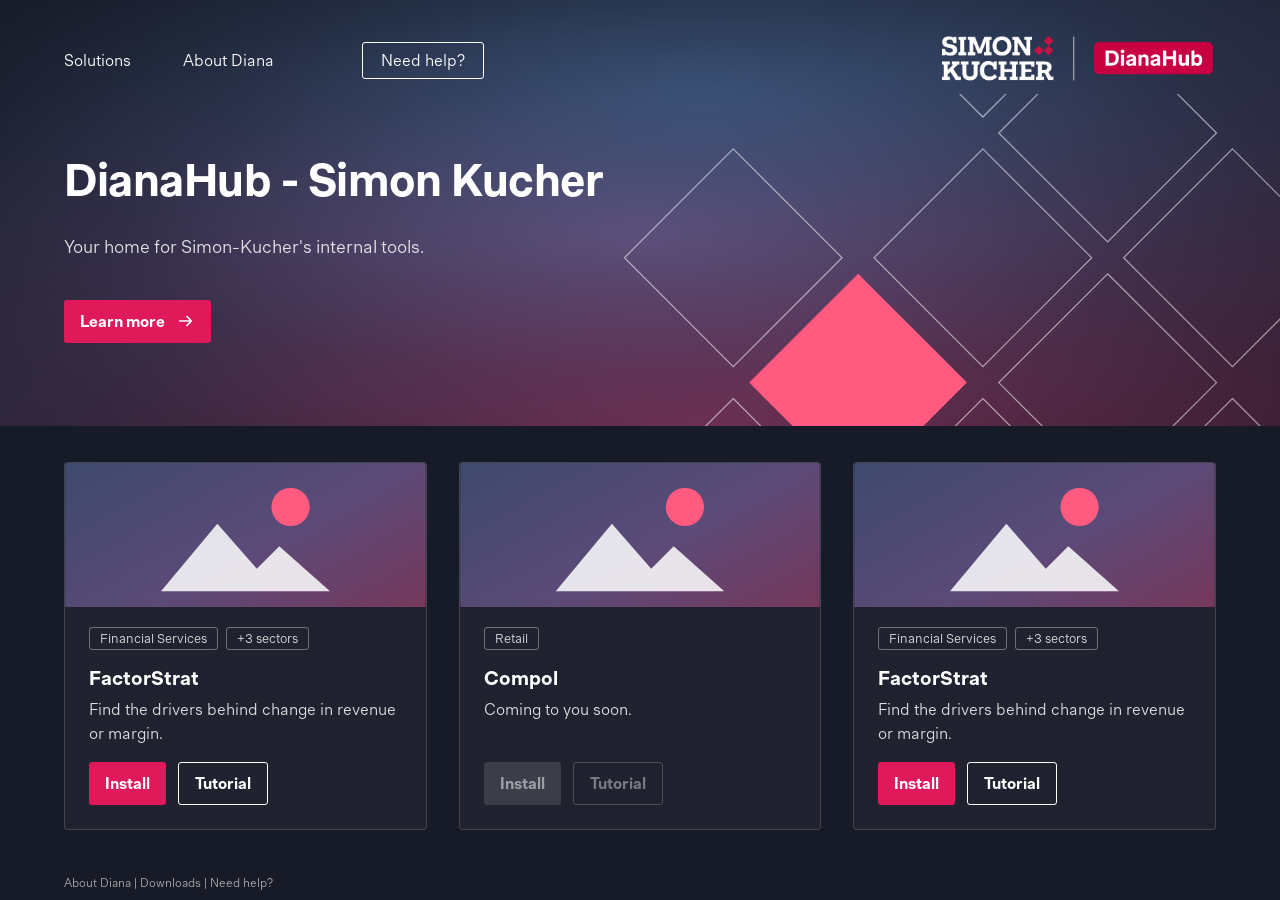
==== public/index.html @ 600dcd11 "added fonts, hotfix frontend that looks like engine, added icon and random pages" ====
<!DOCTYPE html>
<html lang="en">
  <head>
    <meta charset="utf-8">
    <meta name="viewport" content="width=device-width, initial-scale=1">
    <meta name="generator" content="GitLab Pages">
    <title>DianaHub</title>
    <link rel="icon" href="assets/www.simon-kucher.ico">
    <link rel="stylesheet" href="style.css">
  </head>
  <body>
    <div class="hero">
      <svg class="hero-diamonds" viewBox="0 0 960 780" preserveAspectRatio="xMaxYMax slice" aria-hidden="true">
        <g class="outline">
          <path d="M532 20 l157 157 -157 157 -157 -157z"/>
          <path d="M712 200 l157 157 -157 157 -157 -157z"/>
          <path d="M532 380 l157 157 -157 157 -157 -157z"/>
          <path d="M172 380 l157 157 -157 157 -157 -157z"/>
          <path d="M892 380 l157 157 -157 157 -157 -157z"/>
          <path d="M712 560 l157 157 -157 157 -157 -157z"/>
          <path d="M172 740 l157 157 -157 157 -157 -157z"/>
          <path d="M532 740 l157 157 -157 157 -157 -157z"/>
          <path d="M892 740 l157 157 -157 157 -157 -157z"/>
        </g>
        <path class="filled" d="M352 560 l157 157 -157 157 -157 -157z"/>
      </svg>

      <header class="navbar">
        <div class="container navbar-inner">
          <a class="navbar-brand" href="index.html">
            <img src="assets/dianahub_logo.png" alt="DianaHub">
          </a>

          <nav class="navbar-links">
            <a href="index.html">Solutions</a>
            <a href="about.html">About Diana</a>
            <a class="navbar-cta" href="help.html">Need help?</a>
          </nav>
        </div>
      </header>

      <main class="container hero-content">
        <h1>DianaHub - Simon Kucher</h1>

        <p class="lead">
          Your home for Simon-Kucher's internal tools.
        </p>

        <a class="btn-primary" href="about.html">
          Learn more
          <svg viewBox="0 0 20 20" aria-hidden="true"><path d="M3 10h13M11 5l5 5-5 5"/></svg>
        </a>
      </main>
    </div>

    <section class="tools">
      <div class="container tools-grid">
        <article class="tool-card">
          <img src="assets/placeholder.svg" alt="">
          <div class="tool-card-body">
            <ul class="tool-tags">
              <li>Financial Services</li>
              <li>+3 sectors</li>
            </ul>
            <h2>FactorStrat</h2>
            <p>Find the drivers behind change in revenue or margin.</p>
            <div class="tool-card-actions">
              <a class="btn-primary" href="#">Install</a>
              <a class="btn-secondary" href="#">Tutorial</a>
            </div>
          </div>
        </article>

        <article class="tool-card">
          <img src="assets/placeholder.svg" alt="">
          <div class="tool-card-body">
            <ul class="tool-tags">
              <li>Retail</li>
            </ul>
            <h2>Compol</h2>
            <p>Coming to you soon.</p>
            <div class="tool-card-actions">
              <a class="btn-primary is-disabled" aria-disabled="true">Install</a>
              <a class="btn-secondary is-disabled" aria-disabled="true">Tutorial</a>
            </div>
          </div>
        </article>

        <article class="tool-card">
          <img src="assets/placeholder.svg" alt="">
          <div class="tool-card-body">
            <ul class="tool-tags">
              <li>Financial Services</li>
              <li>+3 sectors</li>
            </ul>
            <h2>FactorStrat</h2>
            <p>Find the drivers behind change in revenue or margin.</p>
            <div class="tool-card-actions">
              <a class="btn-primary" href="#">Install</a>
              <a class="btn-secondary" href="#">Tutorial</a>
            </div>
          </div>
        </article>
      </div>
    </section>

    <footer>
      <div class="container">
        <p>
          <a href="https://gitlab.com/pages/plain-html/">About Diana</a> |
          <a href="https://gitlab.com/pages/plain-html/">Downloads</a> |
          <a href="https://gitlab.com/pages/">Need help?</a>
        </p>
      </div>
    </footer>
  </body>
</html>
---- public/style.css ----
@font-face {
  font-family: "Neue Simon Kucher";
  src: url("static/fonts/NeueSimonKucher-Regular.woff") format("woff");
  font-weight: 400;
  font-style: normal;
  font-display: swap;
}

@font-face {
  font-family: "Neue Simon Kucher";
  src: url("static/fonts/NeueSimonKucher-RegularItalic.woff") format("woff");
  font-weight: 400;
  font-style: italic;
  font-display: swap;
}

@font-face {
  font-family: "Neue Simon Kucher";
  src: url("static/fonts/NeueSimonKucher-Bold.woff") format("woff");
  font-weight: 700;
  font-style: normal;
  font-display: swap;
}

:root {
  --brand-red: #c41442;
  --brand-pink: #e0195a;
  --diamond-pink: #ff5a7f;
  --charcoal: #1b2329;
  --night: #171b27;
  --ink: #ffffff;
  --ink-muted: rgba(255, 255, 255, 0.85);
}

body {
  background-color: var(--night);
  color: var(--ink);
  font-family: "Neue Simon Kucher", system-ui, -apple-system, "Segoe UI", Roboto, Helvetica, Arial, sans-serif;
  margin: 0;
  min-height: 100vh;
  display: flex;
  flex-direction: column;
}

.container {
  box-sizing: border-box;
  margin: 0 auto;
  max-width: 1800px;
  padding: 0 64px;
  width: 100%;
}

/* Hero: full-height dark gradient with navbar laid over it */

.hero {
  background:
    radial-gradient(ellipse 75% 65% at 55% 22%, rgba(70, 115, 165, 0.5) 0%, rgba(70, 115, 165, 0.32) 25%, rgba(70, 115, 165, 0.14) 50%, rgba(70, 115, 165, 0.04) 75%, rgba(70, 115, 165, 0) 100%),
    radial-gradient(ellipse 80% 70% at 50% 55%, rgba(135, 105, 165, 0.55) 0%, rgba(135, 105, 165, 0.35) 25%, rgba(135, 105, 165, 0.15) 50%, rgba(135, 105, 165, 0.04) 75%, rgba(135, 105, 165, 0) 100%),
    radial-gradient(ellipse 95% 80% at 55% 100%, rgba(150, 50, 95, 0.6) 0%, rgba(150, 50, 95, 0.38) 25%, rgba(150, 50, 95, 0.16) 50%, rgba(150, 50, 95, 0.05) 75%, rgba(150, 50, 95, 0) 100%),
    linear-gradient(160deg, #151925 0%, #1e2335 45%, #2a1a2a 100%);
  display: flex;
  flex: 1 0 auto;
  flex-direction: column;
  overflow: hidden;
  position: relative;
}

.hero-diamonds {
  bottom: 0;
  height: 78%;
  pointer-events: none;
  position: absolute;
  right: 0;
  width: 52%;
}

.hero-diamonds .outline path {
  fill: none;
  stroke: rgba(255, 255, 255, 0.55);
  stroke-width: 1.2;
  vector-effect: non-scaling-stroke;
}

.hero-diamonds .filled {
  fill: var(--diamond-pink);
}

/* Navbar */

.navbar {
  position: relative;
  z-index: 1;
}

.navbar-inner {
  align-items: center;
  display: flex;
  flex-wrap: wrap;
  gap: 16px 40px;
  padding-top: clamp(16px, 4vh, 40px);
  padding-bottom: 16px;
}

.navbar-brand {
  margin-left: auto;
  order: 2;
}

.navbar-brand img {
  display: block;
  height: 48px;
  width: auto;
}

.navbar-links {
  align-items: center;
  display: flex;
  flex-wrap: wrap;
  gap: 8px 52px;
  order: 1;
}

.navbar-links a {
  color: #ffffff;
  font-size: 16px;
  font-weight: 400;
  padding: 4px 0;
  text-decoration: none;
}

.navbar-links a:hover {
  color: var(--diamond-pink);
}

.navbar-links .navbar-cta {
  border: 1px solid #ffffff;
  border-radius: 3px;
  margin-left: 36px;
  padding: 8px 18px;
}

.navbar-links .navbar-cta:hover {
  background-color: #ffffff;
  color: var(--night);
}

/* Hero content */

.hero-content {
  flex: 1;
  padding-top: clamp(24px, 6vh, 120px);
  padding-bottom: clamp(32px, 7vh, 140px);
  position: relative;
  z-index: 1;
}

.hero-content h1 {
  font-size: clamp(30px, min(3.6vw, 6vh), 56px);
  font-weight: 700;
  letter-spacing: -0.01em;
  line-height: 1.15;
  margin: 0 0 clamp(16px, 3vh, 56px);
  max-width: 1150px;
}

.hero-content .lead {
  color: var(--ink-muted);
  font-size: clamp(16px, min(1.4vw, 2.4vh), 24px);
  line-height: 1.4;
  margin: 0 0 clamp(24px, 4.5vh, 72px);
  max-width: 1240px;
}

.btn-primary {
  align-items: center;
  background-color: var(--brand-pink);
  border-radius: 3px;
  color: #ffffff;
  display: inline-flex;
  font-size: 16px;
  font-weight: 700;
  gap: 12px;
  padding: 12px 16px;
  text-decoration: none;
  transition: background-color 0.15s ease;
}

.btn-primary:hover {
  background-color: var(--brand-red);
}

.btn-primary svg {
  fill: none;
  height: 18px;
  stroke: currentColor;
  stroke-linecap: round;
  stroke-linejoin: round;
  stroke-width: 1.8;
  width: 18px;
}

/* Tool cards */

.tools {
  padding: clamp(24px, 4vh, 96px) 0;
}

.tools-grid {
  display: grid;
  gap: 32px;
  grid-template-columns: repeat(auto-fit, minmax(280px, 1fr));
}

.tool-card {
  background-color: rgba(255, 255, 255, 0.04);
  border: 1px solid rgba(255, 255, 255, 0.15);
  border-radius: 4px;
  display: flex;
  flex-direction: column;
  overflow: hidden;
  transition: border-color 0.15s ease;
}

.tool-card:hover {
  border-color: rgba(255, 255, 255, 0.4);
}

.tool-card img {
  display: block;
  height: clamp(88px, 16vh, 260px);
  object-fit: cover;
  width: 100%;
}

.tool-card-body {
  align-items: flex-start;
  display: flex;
  flex: 1;
  flex-direction: column;
  gap: 16px;
  padding: 20px 24px 24px;
}

.tool-card h2 {
  font-size: 20px;
  font-weight: 700;
  margin: 0;
}

.tool-card p {
  color: var(--ink-muted);
  font-size: 16px;
  line-height: 1.5;
  margin: -8px 0 0;
}

.tool-tags {
  display: flex;
  flex-wrap: wrap;
  gap: 8px;
  list-style: none;
  margin: 0;
  padding: 0;
}

.tool-tags li {
  border: 1px solid rgba(255, 255, 255, 0.35);
  border-radius: 3px;
  color: var(--ink-muted);
  font-size: 13px;
  padding: 3px 10px;
}

.tool-card-actions {
  display: flex;
  flex-wrap: wrap;
  gap: 12px;
  margin-top: auto;
}

.btn-secondary {
  align-items: center;
  border: 1px solid #ffffff;
  border-radius: 3px;
  box-sizing: border-box;
  color: #ffffff;
  display: inline-flex;
  font-size: 16px;
  font-weight: 700;
  padding: 11px 16px;
  text-decoration: none;
  transition: background-color 0.15s ease, color 0.15s ease;
}

.btn-secondary:hover {
  background-color: #ffffff;
  color: var(--night);
}

.btn-primary.is-disabled {
  background-color: rgba(255, 255, 255, 0.12);
  color: rgba(255, 255, 255, 0.5);
  cursor: not-allowed;
}

.btn-secondary.is-disabled {
  border-color: rgba(255, 255, 255, 0.2);
  color: rgba(255, 255, 255, 0.4);
  cursor: not-allowed;
}

.btn-secondary.is-disabled:hover {
  background-color: transparent;
}

/* Footer */

footer {
  background-color: var(--night);
  color: #aaa;
  font-size: 12px;
  margin-top: auto;
  padding: 10px 0;
}

footer p {
  margin: 0;
}

footer a {
  color: #aaa;
  text-decoration: none;
}

footer a:hover {
  color: #ffffff;
}

/* Short screens (e.g. 1366x768 laptops): tighten so the cards stay above the fold */
@media (max-height: 720px) and (min-width: 901px) {
  .hero-content {
    padding-top: 20px;
    padding-bottom: 28px;
  }

  .tools {
    padding: 20px 0;
  }

  .tool-card img {
    height: 72px;
  }

  .tool-card-body {
    gap: 12px;
    padding: 16px 20px 20px;
  }
}

@media (max-width: 900px) {
  .container {
    padding: 0 32px;
  }

  .hero-diamonds {
    opacity: 0.35;
    width: 90%;
  }

  .navbar-links .navbar-cta {
    margin-left: 0;
  }
}

@media (max-width: 600px) {
  .container {
    padding: 0 16px;
  }

  .navbar-inner {
    padding-top: 20px;
  }

  .navbar-brand {
    margin-left: 0;
    order: 0;
  }

  .navbar-brand img {
    height: 28px;
  }

  .navbar-links {
    gap: 8px 20px;
  }

  .navbar-links a {
    font-size: 14px;
  }

  .navbar-links .navbar-cta {
    padding: 6px 14px;
  }

  .hero-content {
    padding-top: 40px;
    padding-bottom: 56px;
  }

  .hero-content h1 {
    margin-bottom: 28px;
  }

  .hero-content .lead {
    margin-bottom: 40px;
  }

  .btn-primary {
    font-size: 15px;
    padding: 12px 14px;
  }
}
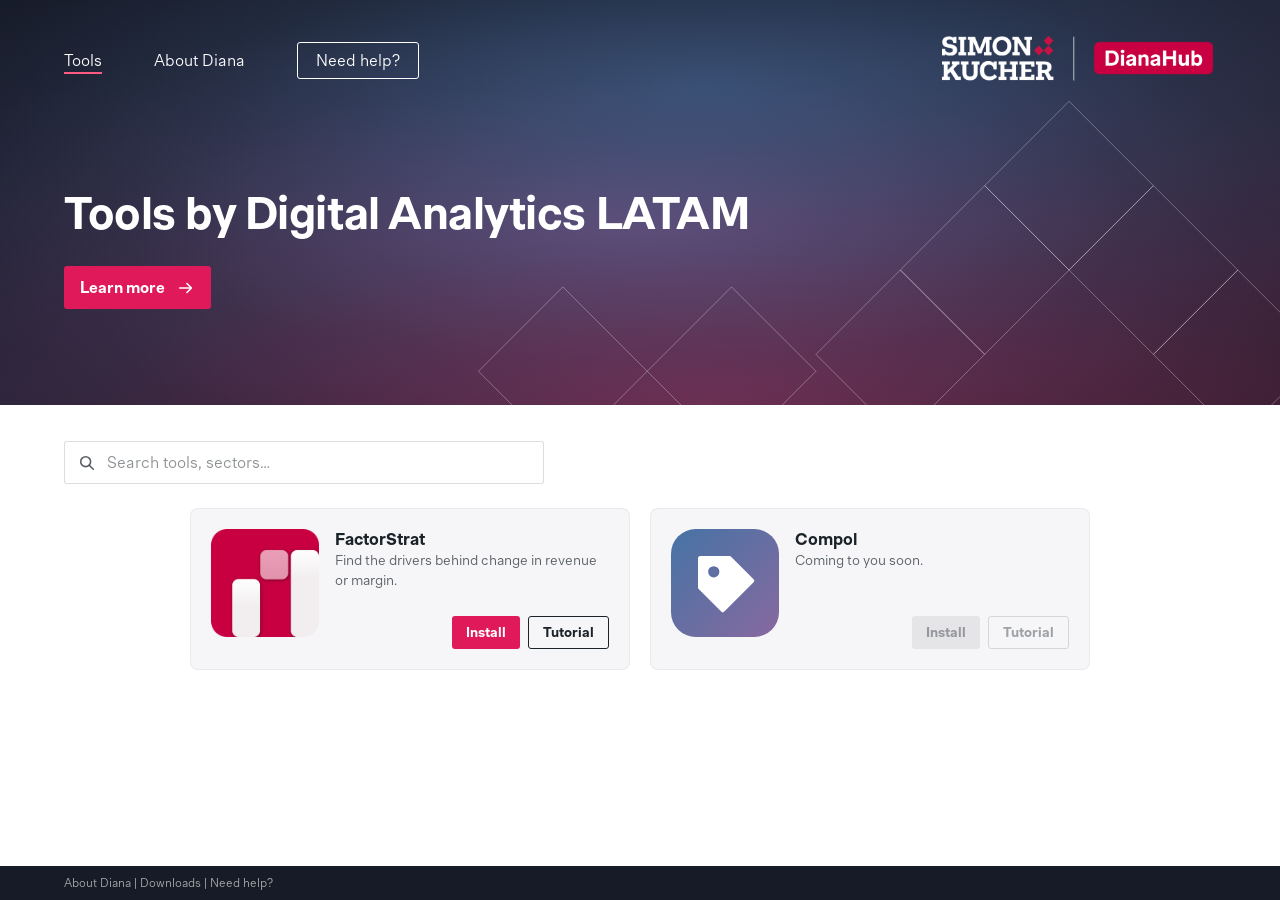
==== commit b0eb71d7: "Ui overhaul" ====
--- a/public/index.html
+++ b/public/index.html
@@ -1,117 +1,115 @@
 <!DOCTYPE html>
 <html lang="en">
-  <head>
-    <meta charset="utf-8">
-    <meta name="viewport" content="width=device-width, initial-scale=1">
-    <meta name="generator" content="GitLab Pages">
-    <title>DianaHub</title>
-    <link rel="icon" href="assets/www.simon-kucher.ico">
-    <link rel="stylesheet" href="style.css">
-  </head>
-  <body>
-    <div class="hero">
-      <svg class="hero-diamonds" viewBox="0 0 960 780" preserveAspectRatio="xMaxYMax slice" aria-hidden="true">
-        <g class="outline">
-          <path d="M532 20 l157 157 -157 157 -157 -157z"/>
-          <path d="M712 200 l157 157 -157 157 -157 -157z"/>
-          <path d="M532 380 l157 157 -157 157 -157 -157z"/>
-          <path d="M172 380 l157 157 -157 157 -157 -157z"/>
-          <path d="M892 380 l157 157 -157 157 -157 -157z"/>
-          <path d="M712 560 l157 157 -157 157 -157 -157z"/>
-          <path d="M172 740 l157 157 -157 157 -157 -157z"/>
-          <path d="M532 740 l157 157 -157 157 -157 -157z"/>
-          <path d="M892 740 l157 157 -157 157 -157 -157z"/>
-        </g>
-        <path class="filled" d="M352 560 l157 157 -157 157 -157 -157z"/>
-      </svg>
 
-      <header class="navbar">
-        <div class="container navbar-inner">
-          <a class="navbar-brand" href="index.html">
-            <img src="assets/dianahub_logo.png" alt="DianaHub">
-          </a>
+<head>
+  <meta charset="utf-8">
+  <meta name="viewport" content="width=device-width, initial-scale=1">
+  <meta name="generator" content="GitLab Pages">
+  <title>Dianahub</title>
+  <link rel="icon" href="assets/www.simon-kucher.ico">
+  <link rel="stylesheet" href="style.css">
+</head>
 
-          <nav class="navbar-links">
-            <a href="index.html">Solutions</a>
-            <a href="about.html">About Diana</a>
-            <a class="navbar-cta" href="help.html">Need help?</a>
-          </nav>
-        </div>
-      </header>
+<body>
+  <div class="hero">
+    <svg class="hero-diamonds" viewBox="0 0 1300 600" preserveAspectRatio="xMaxYMax meet" aria-hidden="true">
+      <path
+        d="M237.5 425L362.5 550L237.5 675L112.5 550Z M487.5 425L612.5 550L487.5 675L362.5 550Z M737.5 400L862.5 525L737.5 650L612.5 525Z M862.5 275L987.5 400L862.5 525L737.5 400Z M1112.5 275L1237.5 400L1112.5 525L987.5 400Z M987.5 150L1112.5 275L987.5 400L862.5 275Z M1237.5 400L1362.5 525L1237.5 650L1112.5 525Z" />
+    </svg>
 
-      <main class="container hero-content">
-        <h1>DianaHub - Simon Kucher</h1>
+    <header class="navbar">
+      <div class="container navbar-inner">
+        <a class="navbar-brand" href="index.html">
+          <img src="assets/dianahub_logo.png" alt="DianaHub">
+        </a>
 
-        <p class="lead">
-          Your home for Simon-Kucher's internal tools.
-        </p>
+        <nav class="navbar-links">
+          <a href="index.html" aria-current="page">Tools</a>
+          <a href="about.html">About Diana</a>
+          <a class="navbar-cta" href="help.html">Need help?</a>
+        </nav>
+      </div>
+    </header>
 
-        <a class="btn-primary" href="about.html">
-          Learn more
-          <svg viewBox="0 0 20 20" aria-hidden="true"><path d="M3 10h13M11 5l5 5-5 5"/></svg>
-        </a>
-      </main>
+    <main class="container hero-content">
+      <h1>Tools by Digital Analytics LATAM</h1>
+
+      <a class="btn-primary" href="about.html">
+        Learn more
+        <svg viewBox="0 0 20 20" aria-hidden="true">
+          <path d="M3 10h13M11 5l5 5-5 5" />
+        </svg>
+      </a>
+    </main>
+  </div>
+
+  <section class="tools">
+    <div class="container tools-search">
+      <label class="visually-hidden" for="tool-search">Search tools</label>
+      <div class="tools-search-field">
+        <svg viewBox="0 0 20 20" aria-hidden="true">
+          <circle cx="8.5" cy="8.5" r="5.5" />
+          <path d="M13 13l4 4" />
+        </svg>
+        <input id="tool-search" type="search" placeholder="Search tools, sectors…" autocomplete="off">
+      </div>
     </div>
 
-    <section class="tools">
-      <div class="container tools-grid">
-        <article class="tool-card">
-          <img src="assets/placeholder.svg" alt="">
-          <div class="tool-card-body">
-            <ul class="tool-tags">
-              <li>Financial Services</li>
-              <li>+3 sectors</li>
-            </ul>
-            <h2>FactorStrat</h2>
-            <p>Find the drivers behind change in revenue or margin.</p>
-            <div class="tool-card-actions">
-              <a class="btn-primary" href="#">Install</a>
-              <a class="btn-secondary" href="#">Tutorial</a>
-            </div>
-          </div>
-        </article>
+    <div class="container tools-grid">
+      <article class="tool-card">
+        <img class="tool-icon" src="assets/icons/factorstrat.png" alt="">
+        <h2>FactorStrat</h2>
+        <p class="tool-desc">Find the drivers behind change in revenue or margin.</p>
+        <div class="tool-card-actions">
+          <a class="btn-primary" href="#">Install</a>
+          <a class="btn-secondary" href="#">Tutorial</a>
+        </div>
+      </article>
 
-        <article class="tool-card">
-          <img src="assets/placeholder.svg" alt="">
-          <div class="tool-card-body">
-            <ul class="tool-tags">
-              <li>Retail</li>
-            </ul>
-            <h2>Compol</h2>
-            <p>Coming to you soon.</p>
-            <div class="tool-card-actions">
-              <a class="btn-primary is-disabled" aria-disabled="true">Install</a>
-              <a class="btn-secondary is-disabled" aria-disabled="true">Tutorial</a>
-            </div>
-          </div>
-        </article>
+      <article class="tool-card">
+        <img class="tool-icon" src="assets/icons/compol.svg" alt="">
+        <h2>Compol</h2>
+        <p class="tool-desc">Coming to you soon.</p>
+        <div class="tool-card-actions">
+          <a class="btn-primary is-disabled" aria-disabled="true">Install</a>
+          <a class="btn-secondary is-disabled" aria-disabled="true">Tutorial</a>
+        </div>
+      </article>
+    </div>
 
-        <article class="tool-card">
-          <img src="assets/placeholder.svg" alt="">
-          <div class="tool-card-body">
-            <ul class="tool-tags">
-              <li>Financial Services</li>
-              <li>+3 sectors</li>
-            </ul>
-            <h2>FactorStrat</h2>
-            <p>Find the drivers behind change in revenue or margin.</p>
-            <div class="tool-card-actions">
-              <a class="btn-primary" href="#">Install</a>
-              <a class="btn-secondary" href="#">Tutorial</a>
-            </div>
-          </div>
-        </article>
-      </div>
-    </section>
+    <p class="container tools-empty" hidden>No tools match your search.</p>
+  </section>
 
-    <footer>
-      <div class="container">
-        <p>
-          <a href="https://gitlab.com/pages/plain-html/">About Diana</a> |
-          <a href="https://gitlab.com/pages/plain-html/">Downloads</a> |
-          <a href="https://gitlab.com/pages/">Need help?</a>
-        </p>
-      </div>
-    </footer>
-  </body>
-</html>
+  <footer>
+    <div class="container">
+      <p>
+        <a href="about.html">About Diana</a> |
+        <a href="https://gitlab.com/pages/plain-html/">Downloads</a> |
+        <a href="help.html">Need help?</a>
+      </p>
+    </div>
+  </footer>
+
+  <script>
+    (function () {
+      var input = document.getElementById("tool-search");
+      var cards = document.querySelectorAll(".tool-card");
+      var empty = document.querySelector(".tools-empty");
+
+      input.addEventListener("input", function () {
+        var query = input.value.trim().toLowerCase();
+        var visible = 0;
+
+        cards.forEach(function (card) {
+          var match = card.textContent.toLowerCase().indexOf(query) !== -1;
+          card.hidden = !match;
+          if (match) visible++;
+        });
+
+        empty.hidden = visible > 0;
+      });
+    })();
+  </script>
+</body>
+
+</html>
--- a/public/style.css
+++ b/public/style.css
@@ -3,14 +3,6 @@
   src: url("static/fonts/NeueSimonKucher-Regular.woff") format("woff");
   font-weight: 400;
   font-style: normal;
-  font-display: swap;
-}
-
-@font-face {
-  font-family: "Neue Simon Kucher";
-  src: url("static/fonts/NeueSimonKucher-RegularItalic.woff") format("woff");
-  font-weight: 400;
-  font-style: italic;
   font-display: swap;
 }
 
@@ -29,7 +21,9 @@
   --charcoal: #1b2329;
   --night: #171b27;
   --ink: #ffffff;
-  --ink-muted: rgba(255, 255, 255, 0.85);
+  --charcoal-muted: rgba(27, 35, 41, 0.72);
+  --line: rgba(27, 35, 41, 0.15);
+  --line-strong: rgba(27, 35, 41, 0.35);
 }
 
 body {
@@ -59,30 +53,27 @@
     radial-gradient(ellipse 95% 80% at 55% 100%, rgba(150, 50, 95, 0.6) 0%, rgba(150, 50, 95, 0.38) 25%, rgba(150, 50, 95, 0.16) 50%, rgba(150, 50, 95, 0.05) 75%, rgba(150, 50, 95, 0) 100%),
     linear-gradient(160deg, #151925 0%, #1e2335 45%, #2a1a2a 100%);
   display: flex;
-  flex: 1 0 auto;
+  flex: 0 0 auto;
   flex-direction: column;
+  min-height: 45vh;
   overflow: hidden;
   position: relative;
 }
 
 .hero-diamonds {
   bottom: 0;
-  height: 78%;
+  height: 100%;
   pointer-events: none;
   position: absolute;
   right: 0;
-  width: 52%;
-}
-
-.hero-diamonds .outline path {
+  width: 75%;
+}
+
+.hero-diamonds path {
   fill: none;
-  stroke: rgba(255, 255, 255, 0.55);
-  stroke-width: 1.2;
+  stroke: rgba(255, 255, 255, 0.3);
+  stroke-width: 1;
   vector-effect: non-scaling-stroke;
-}
-
-.hero-diamonds .filled {
-  fill: var(--diamond-pink);
 }
 
 /* Navbar */
@@ -135,7 +126,6 @@
 .navbar-links .navbar-cta {
   border: 1px solid #ffffff;
   border-radius: 3px;
-  margin-left: 36px;
   padding: 8px 18px;
 }
 
@@ -144,10 +134,18 @@
   color: var(--night);
 }
 
+.navbar-links a[aria-current="page"]:not(.navbar-cta) {
+  box-shadow: inset 0 -2px 0 var(--diamond-pink);
+}
+
 /* Hero content */
 
 .hero-content {
+  align-items: flex-start;
+  display: flex;
   flex: 1;
+  flex-direction: column;
+  justify-content: center;
   padding-top: clamp(24px, 6vh, 120px);
   padding-bottom: clamp(32px, 7vh, 140px);
   position: relative;
@@ -161,14 +159,6 @@
   line-height: 1.15;
   margin: 0 0 clamp(16px, 3vh, 56px);
   max-width: 1150px;
-}
-
-.hero-content .lead {
-  color: var(--ink-muted);
-  font-size: clamp(16px, min(1.4vw, 2.4vh), 24px);
-  line-height: 1.4;
-  margin: 0 0 clamp(24px, 4.5vh, 72px);
-  max-width: 1240px;
 }
 
 .btn-primary {
@@ -189,7 +179,8 @@
   background-color: var(--brand-red);
 }
 
-.btn-primary svg {
+.btn-primary svg,
+.btn-outline-light svg {
   fill: none;
   height: 18px;
   stroke: currentColor;
@@ -199,86 +190,73 @@
   width: 18px;
 }
 
-/* Tool cards */
-
-.tools {
-  padding: clamp(24px, 4vh, 96px) 0;
-}
-
-.tools-grid {
-  display: grid;
-  gap: 32px;
-  grid-template-columns: repeat(auto-fit, minmax(280px, 1fr));
-}
-
-.tool-card {
-  background-color: rgba(255, 255, 255, 0.04);
-  border: 1px solid rgba(255, 255, 255, 0.15);
-  border-radius: 4px;
-  display: flex;
-  flex-direction: column;
-  overflow: hidden;
-  transition: border-color 0.15s ease;
-}
-
-.tool-card:hover {
-  border-color: rgba(255, 255, 255, 0.4);
-}
-
-.tool-card img {
-  display: block;
-  height: clamp(88px, 16vh, 260px);
-  object-fit: cover;
+/* Inner pages: the hero gradient fills the whole page */
+
+.hero-page {
+  flex: 1 0 auto;
+}
+
+.hero-page .hero-content {
+  justify-content: flex-start;
+}
+
+/* Page title sits inside the card */
+.hero-page .content-card h1 {
+  margin: 0 0 clamp(16px, 3vh, 32px);
+}
+
+.content-card {
+  align-self: center;
+  -webkit-backdrop-filter: blur(16px);
+  backdrop-filter: blur(16px);
+  background-color: rgba(255, 255, 255, 0.08);
+  border: 1px solid rgba(255, 255, 255, 0.18);
+  border-radius: 8px;
+  box-shadow: 0 8px 32px rgba(10, 12, 20, 0.25);
+  box-sizing: border-box;
+  color: #ffffff;
+  flex: 1 0 auto;
+  font-size: 19px;
+  line-height: 1.6;
+  max-width: 960px;
+  min-height: 320px;
+  padding: clamp(24px, 4vw, 56px);
   width: 100%;
 }
 
-.tool-card-body {
-  align-items: flex-start;
-  display: flex;
-  flex: 1;
-  flex-direction: column;
-  gap: 16px;
-  padding: 20px 24px 24px;
-}
-
-.tool-card h2 {
-  font-size: 20px;
-  font-weight: 700;
-  margin: 0;
-}
-
-.tool-card p {
-  color: var(--ink-muted);
-  font-size: 16px;
-  line-height: 1.5;
-  margin: -8px 0 0;
-}
-
-.tool-tags {
-  display: flex;
-  flex-wrap: wrap;
-  gap: 8px;
-  list-style: none;
-  margin: 0;
-  padding: 0;
-}
-
-.tool-tags li {
-  border: 1px solid rgba(255, 255, 255, 0.35);
-  border-radius: 3px;
-  color: var(--ink-muted);
-  font-size: 13px;
-  padding: 3px 10px;
-}
-
-.tool-card-actions {
+/* Help page contact blocks */
+
+.contact-block {
+  text-align: center;
+}
+
+.contact-block + .contact-block {
+  border-top: 1px solid rgba(255, 255, 255, 0.18);
+  margin-top: clamp(24px, 4vh, 40px);
+  padding-top: clamp(24px, 4vh, 40px);
+}
+
+.contact-block h2 {
+  font-size: 22px;
+  font-weight: 700;
+  line-height: 1.3;
+  margin: 0 0 4px;
+}
+
+.contact-block p {
+  color: rgba(255, 255, 255, 0.8);
+  margin: 0 0 20px;
+}
+
+.contact-actions {
   display: flex;
   flex-wrap: wrap;
   gap: 12px;
-  margin-top: auto;
-}
-
-.btn-secondary {
+  justify-content: center;
+}
+
+/* Outline button for dark backgrounds, matching the navbar CTA */
+.btn-outline-light {
   align-items: center;
   border: 1px solid #ffffff;
   border-radius: 3px;
@@ -287,25 +265,203 @@
   display: inline-flex;
   font-size: 16px;
   font-weight: 700;
+  gap: 12px;
   padding: 11px 16px;
   text-decoration: none;
   transition: background-color 0.15s ease, color 0.15s ease;
 }
 
-.btn-secondary:hover {
+.btn-outline-light:hover {
   background-color: #ffffff;
   color: var(--night);
 }
 
+/* Tool cards */
+
+.tools {
+  background-color: #ffffff;
+  color: var(--charcoal);
+  flex: 1 0 auto;
+  padding: clamp(24px, 4vh, 96px) 0;
+}
+
+.tools-search {
+  margin-bottom: 24px;
+}
+
+.tools-search-field {
+  max-width: 480px;
+  position: relative;
+}
+
+.tools-search svg {
+  fill: none;
+  height: 18px;
+  left: 14px;
+  pointer-events: none;
+  position: absolute;
+  stroke: var(--charcoal-muted);
+  stroke-linecap: round;
+  stroke-width: 1.8;
+  top: 50%;
+  transform: translateY(-50%);
+  width: 18px;
+}
+
+.tools-search input {
+  background-color: #ffffff;
+  border: 1px solid var(--line);
+  border-radius: 3px;
+  box-sizing: border-box;
+  color: var(--charcoal);
+  font: inherit;
+  font-size: 16px;
+  padding: 11px 16px 11px 42px;
+  transition: border-color 0.15s ease;
+  width: 100%;
+}
+
+.tools-search input::placeholder {
+  color: rgba(27, 35, 41, 0.5);
+}
+
+.tools-search input:hover {
+  border-color: var(--line-strong);
+}
+
+.tools-search input:focus {
+  border-color: var(--brand-pink);
+  outline: none;
+}
+
+.tools-empty {
+  color: var(--charcoal-muted);
+  font-size: 16px;
+  margin-top: 0;
+}
+
+.tool-card[hidden],
+.tools-empty[hidden] {
+  display: none;
+}
+
+.visually-hidden {
+  clip: rect(0 0 0 0);
+  height: 1px;
+  margin: -1px;
+  overflow: hidden;
+  position: absolute;
+  white-space: nowrap;
+  width: 1px;
+}
+
+.tools-grid {
+  display: grid;
+  gap: 20px;
+  grid-template-columns: repeat(auto-fit, minmax(0, 440px));
+  justify-content: center;
+}
+
+/* Store-style app tiles */
+
+.tool-card {
+  background-color: #f6f6f8;
+  border: 1px solid rgba(27, 35, 41, 0.06);
+  border-radius: 8px;
+  box-sizing: border-box;
+  column-gap: 16px;
+  display: grid;
+  grid-template-columns: 108px 1fr;
+  grid-template-rows: min-content min-content 1fr;
+  height: 162px;
+  overflow: hidden;
+  padding: 20px;
+  transition: background-color 0.15s ease, border-color 0.15s ease, box-shadow 0.15s ease;
+}
+
+.tool-card:hover {
+  background-color: #ffffff;
+  border-color: var(--line);
+  box-shadow: 0 8px 24px rgba(27, 35, 41, 0.12);
+}
+
+.tool-icon {
+  display: block;
+  grid-row: 1 / -1;
+  height: 108px;
+  width: 108px;
+}
+
+.tool-card h2,
+.tool-desc {
+  grid-column: 2;
+}
+
+.tool-card h2 {
+  font-size: 17px;
+  font-weight: 700;
+  margin: 0 0 2px;
+}
+
+.tool-desc {
+  color: var(--charcoal-muted);
+  font-size: 14px;
+  -webkit-box-orient: vertical;
+  display: -webkit-box;
+  -webkit-line-clamp: 2;
+  line-clamp: 2;
+  line-height: 1.45;
+  margin: 0;
+  overflow: hidden;
+}
+
+.tool-card-actions {
+  align-self: end;
+  display: flex;
+  gap: 8px;
+  grid-column: 2;
+  grid-row: 3;
+  justify-self: end;
+}
+
+.tool-card-actions .btn-primary,
+.tool-card-actions .btn-secondary {
+  font-size: 14px;
+  padding: 8px 14px;
+}
+
+.tool-card-actions .btn-secondary {
+  padding: 7px 14px;
+}
+
+.btn-secondary {
+  align-items: center;
+  border: 1px solid var(--charcoal);
+  border-radius: 3px;
+  box-sizing: border-box;
+  color: var(--charcoal);
+  display: inline-flex;
+  font-size: 16px;
+  font-weight: 700;
+  padding: 11px 16px;
+  text-decoration: none;
+  transition: background-color 0.15s ease, color 0.15s ease;
+}
+
+.btn-secondary:hover {
+  background-color: var(--charcoal);
+  color: #ffffff;
+}
+
 .btn-primary.is-disabled {
-  background-color: rgba(255, 255, 255, 0.12);
-  color: rgba(255, 255, 255, 0.5);
+  background-color: rgba(27, 35, 41, 0.08);
+  color: rgba(27, 35, 41, 0.4);
   cursor: not-allowed;
 }
 
 .btn-secondary.is-disabled {
-  border-color: rgba(255, 255, 255, 0.2);
-  color: rgba(255, 255, 255, 0.4);
+  border-color: rgba(27, 35, 41, 0.15);
+  color: rgba(27, 35, 41, 0.4);
   cursor: not-allowed;
 }
 
@@ -346,15 +502,6 @@
   .tools {
     padding: 20px 0;
   }
-
-  .tool-card img {
-    height: 72px;
-  }
-
-  .tool-card-body {
-    gap: 12px;
-    padding: 16px 20px 20px;
-  }
 }
 
 @media (max-width: 900px) {
@@ -363,12 +510,8 @@
   }
 
   .hero-diamonds {
-    opacity: 0.35;
-    width: 90%;
-  }
-
-  .navbar-links .navbar-cta {
-    margin-left: 0;
+    opacity: 0.5;
+    width: 100%;
   }
 }
 
@@ -411,10 +554,6 @@
     margin-bottom: 28px;
   }
 
-  .hero-content .lead {
-    margin-bottom: 40px;
-  }
-
   .btn-primary {
     font-size: 15px;
     padding: 12px 14px;
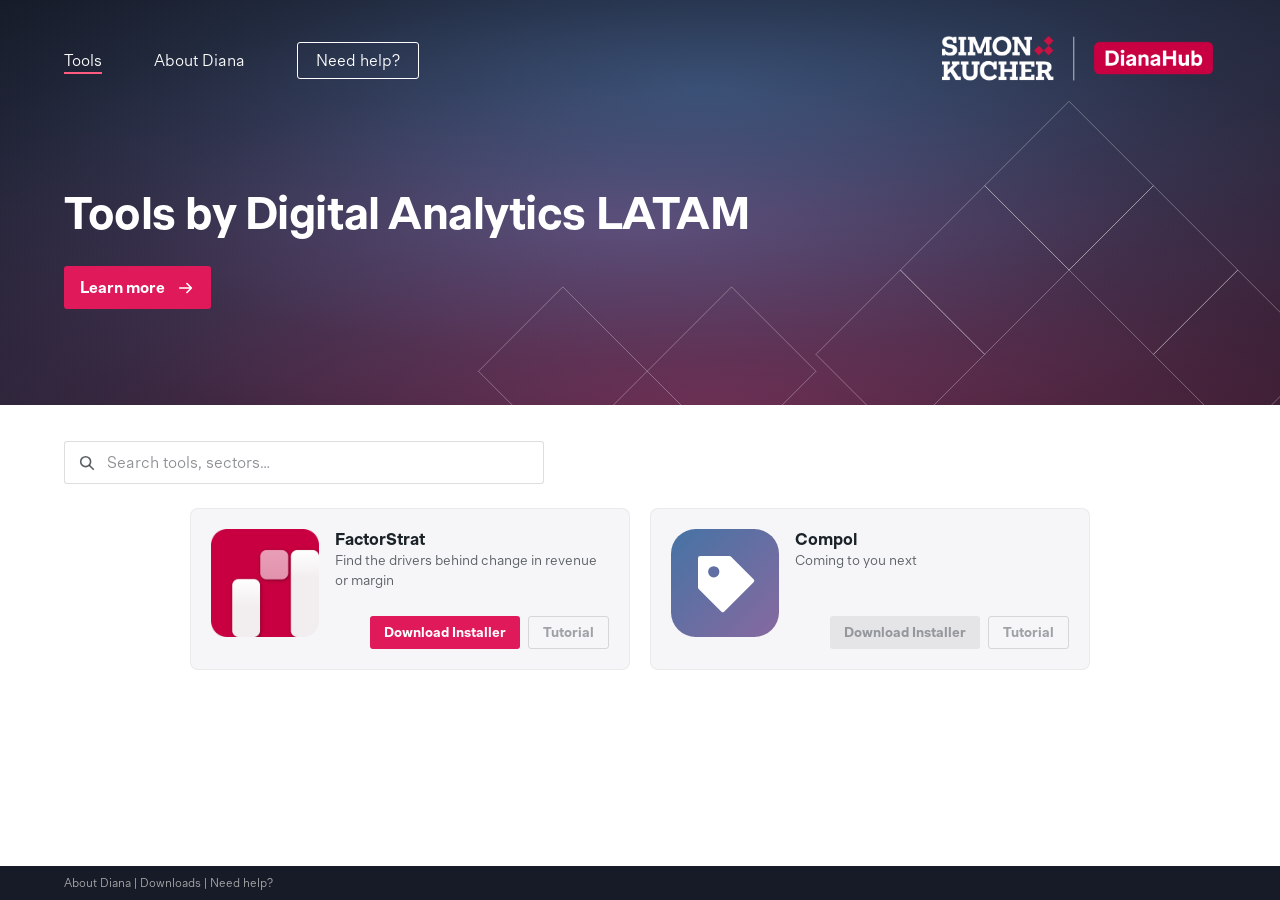
==== commit b3088803: "Added all pages, added server script, headshots and gitignore" ====
--- a/public/index.html
+++ b/public/index.html
@@ -59,19 +59,19 @@
       <article class="tool-card">
         <img class="tool-icon" src="assets/icons/factorstrat.png" alt="">
         <h2>FactorStrat</h2>
-        <p class="tool-desc">Find the drivers behind change in revenue or margin.</p>
+        <p class="tool-desc">Find the drivers behind change in revenue or margin</p>
         <div class="tool-card-actions">
-          <a class="btn-primary" href="#">Install</a>
-          <a class="btn-secondary" href="#">Tutorial</a>
+          <a class="btn-primary" href="downloads/local_factorstrat-unknown.zip" download>Download Installer</a>
+          <a class="btn-secondary is-disabled" aria-disabled="true">Tutorial</a>
         </div>
       </article>
 
       <article class="tool-card">
         <img class="tool-icon" src="assets/icons/compol.svg" alt="">
         <h2>Compol</h2>
-        <p class="tool-desc">Coming to you soon.</p>
+        <p class="tool-desc">Coming to you next</p>
         <div class="tool-card-actions">
-          <a class="btn-primary is-disabled" aria-disabled="true">Install</a>
+          <a class="btn-primary is-disabled" aria-disabled="true">Download Installer</a>
           <a class="btn-secondary is-disabled" aria-disabled="true">Tutorial</a>
         </div>
       </article>
--- a/public/style.css
+++ b/public/style.css
@@ -224,6 +224,73 @@
   width: 100%;
 }
 
+/* About page team cards */
+
+.hero-page .content-card .team-heading {
+  margin-top: clamp(40px, 30vh, 72px);
+}
+
+.team-grid {
+  display: grid;
+  gap: 20px;
+  grid-template-columns: repeat(4, minmax(0, 1fr));
+}
+
+.team-card {
+  background-color: #f4f4f6;
+  border-radius: 12px;
+  color: var(--charcoal);
+  display: flex;
+  flex-direction: column;
+  overflow: hidden;
+  transition: background-color 0.15s ease, color 0.15s ease;
+}
+
+.team-card img {
+  aspect-ratio: 1;
+  background-color: #e9e9ee;
+  display: block;
+  object-fit: cover;
+  object-position: top;
+  width: 100%;
+}
+
+.team-card-body {
+  flex: 1;
+  padding: 16px 18px 20px;
+}
+
+.team-card h2 {
+  font-size: 16px;
+  font-weight: 700;
+  line-height: 1.4;
+  margin: 0;
+}
+
+.team-position {
+  color: var(--charcoal-muted);
+  font-size: 15px;
+  line-height: 1.4;
+  margin: 2px 0 0;
+}
+
+.team-location {
+  color: var(--charcoal-muted);
+  font-size: 14px;
+  line-height: 1.55;
+  margin: 10px 0 0;
+}
+
+.team-card:hover {
+  background-color: var(--brand-pink);
+  color: #ffffff;
+}
+
+.team-card:hover .team-position,
+.team-card:hover .team-location {
+  color: rgba(255, 255, 255, 0.85);
+}
+
 /* Help page contact blocks */
 
 .contact-block {
@@ -513,6 +580,10 @@
     opacity: 0.5;
     width: 100%;
   }
+
+  .team-grid {
+    grid-template-columns: repeat(3, minmax(0, 1fr));
+  }
 }
 
 @media (max-width: 600px) {
@@ -558,4 +629,8 @@
     font-size: 15px;
     padding: 12px 14px;
   }
-}
+
+  .team-grid {
+    grid-template-columns: repeat(2, minmax(0, 1fr));
+  }
+}
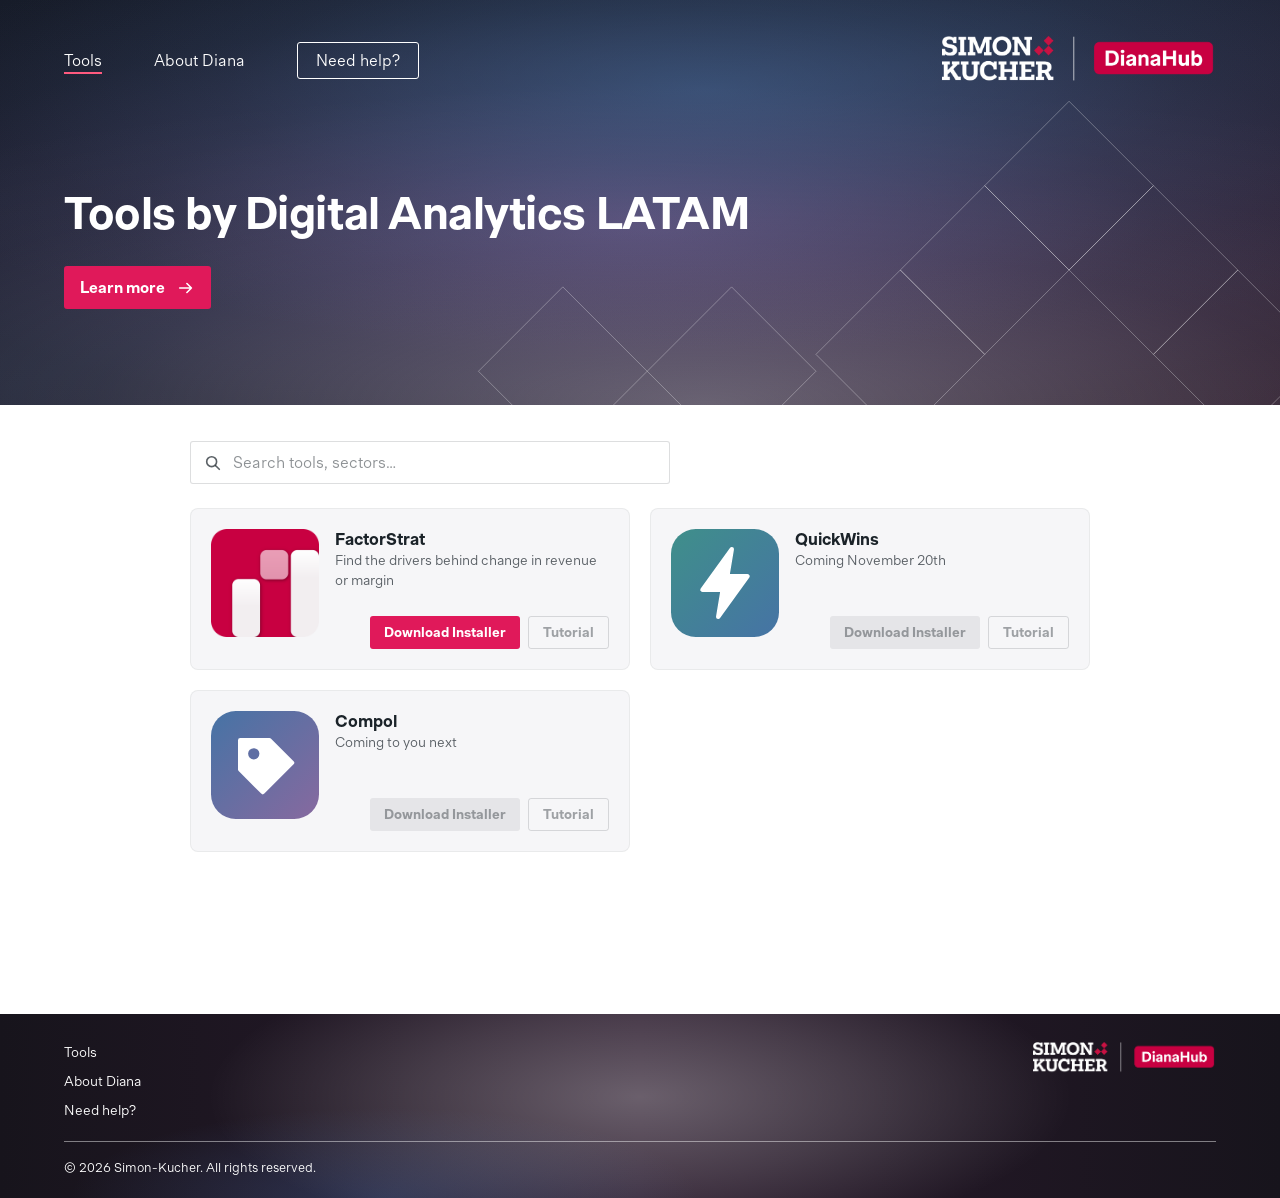
==== commit 1220a7bd: "ya porfavor" ====
--- a/public/index.html
+++ b/public/index.html
@@ -4,10 +4,10 @@
 <head>
   <meta charset="utf-8">
   <meta name="viewport" content="width=device-width, initial-scale=1">
-  <meta name="generator" content="GitLab Pages">
   <title>Dianahub</title>
   <link rel="icon" href="assets/www.simon-kucher.ico">
   <link rel="stylesheet" href="style.css">
+  <script src="downloads.js"></script>
 </head>
 
 <body>
@@ -44,49 +44,75 @@
   </div>
 
   <section class="tools">
-    <div class="container tools-search">
-      <label class="visually-hidden" for="tool-search">Search tools</label>
-      <div class="tools-search-field">
-        <svg viewBox="0 0 20 20" aria-hidden="true">
-          <circle cx="8.5" cy="8.5" r="5.5" />
-          <path d="M13 13l4 4" />
-        </svg>
-        <input id="tool-search" type="search" placeholder="Search tools, sectors…" autocomplete="off">
+    <div class="container">
+      <div class="tools-inner">
+        <div class="tools-search">
+          <label class="visually-hidden" for="tool-search">Search tools</label>
+          <div class="tools-search-field">
+            <svg viewBox="0 0 20 20" aria-hidden="true">
+              <circle cx="8.5" cy="8.5" r="5.5" />
+              <path d="M13 13l4 4" />
+            </svg>
+            <input id="tool-search" type="search" placeholder="Search tools, sectors…" autocomplete="off">
+          </div>
+        </div>
+
+        <div class="tools-grid">
+          <article class="tool-card">
+            <img class="tool-icon" src="assets/icons/factorstrat.png" alt="">
+            <h2><a class="tool-link" href="tools/factorstrat.html">FactorStrat</a></h2>
+            <p class="tool-desc">Find the drivers behind change in revenue or margin</p>
+            <div class="tool-card-actions">
+              <a class="btn-primary" data-download="factorstrat">Download Installer</a>
+              <a class="btn-secondary is-disabled" aria-disabled="true">Tutorial</a>
+            </div>
+          </article>
+
+          <article class="tool-card">
+            <img class="tool-icon" src="assets/icons/quickwins.svg" alt="">
+            <h2><a class="tool-link" href="tools/quickwins.html">QuickWins</a></h2>
+            <p class="tool-desc">Coming November 20th</p>
+            <div class="tool-card-actions">
+              <a class="btn-primary is-disabled" aria-disabled="true" data-download="quickwins">Download Installer</a>
+              <a class="btn-secondary is-disabled" aria-disabled="true">Tutorial</a>
+            </div>
+          </article>
+
+          <article class="tool-card is-disabled">
+            <img class="tool-icon" src="assets/icons/compol.svg" alt="">
+            <h2><a class="tool-link" aria-disabled="true">Compol</a></h2>
+            <p class="tool-desc">Coming to you next</p>
+            <div class="tool-card-actions">
+              <a class="btn-primary is-disabled" aria-disabled="true" data-download="compol">Download Installer</a>
+              <a class="btn-secondary is-disabled" aria-disabled="true">Tutorial</a>
+            </div>
+          </article>
+        </div>
+
+        <p class="tools-empty" hidden>No tools match your search.</p>
       </div>
     </div>
-
-    <div class="container tools-grid">
-      <article class="tool-card">
-        <img class="tool-icon" src="assets/icons/factorstrat.png" alt="">
-        <h2>FactorStrat</h2>
-        <p class="tool-desc">Find the drivers behind change in revenue or margin</p>
-        <div class="tool-card-actions">
-          <a class="btn-primary" href="downloads/local_factorstrat-unknown.zip" download>Download Installer</a>
-          <a class="btn-secondary is-disabled" aria-disabled="true">Tutorial</a>
-        </div>
-      </article>
-
-      <article class="tool-card">
-        <img class="tool-icon" src="assets/icons/compol.svg" alt="">
-        <h2>Compol</h2>
-        <p class="tool-desc">Coming to you next</p>
-        <div class="tool-card-actions">
-          <a class="btn-primary is-disabled" aria-disabled="true">Download Installer</a>
-          <a class="btn-secondary is-disabled" aria-disabled="true">Tutorial</a>
-        </div>
-      </article>
-    </div>
-
-    <p class="container tools-empty" hidden>No tools match your search.</p>
   </section>
 
   <footer>
     <div class="container">
-      <p>
-        <a href="about.html">About Diana</a> |
-        <a href="https://gitlab.com/pages/plain-html/">Downloads</a> |
-        <a href="help.html">Need help?</a>
-      </p>
+      <div class="footer-inner">
+        <div class="footer-top">
+          <nav class="footer-links" aria-label="Footer">
+            <a href="index.html">Tools</a>
+            <a href="about.html">About Diana</a>
+            <a href="help.html">Need help?</a>
+          </nav>
+
+          <a class="footer-brand" href="index.html">
+            <img src="assets/dianahub_logo.png" alt="DianaHub">
+          </a>
+        </div>
+
+        <div class="footer-bottom">
+          <p>&copy; 2026 Simon-Kucher. All rights reserved.</p>
+        </div>
+      </div>
     </div>
   </footer>
 
--- a/public/style.css
+++ b/public/style.css
@@ -50,7 +50,7 @@
   background:
     radial-gradient(ellipse 75% 65% at 55% 22%, rgba(70, 115, 165, 0.5) 0%, rgba(70, 115, 165, 0.32) 25%, rgba(70, 115, 165, 0.14) 50%, rgba(70, 115, 165, 0.04) 75%, rgba(70, 115, 165, 0) 100%),
     radial-gradient(ellipse 80% 70% at 50% 55%, rgba(135, 105, 165, 0.55) 0%, rgba(135, 105, 165, 0.35) 25%, rgba(135, 105, 165, 0.15) 50%, rgba(135, 105, 165, 0.04) 75%, rgba(135, 105, 165, 0) 100%),
-    radial-gradient(ellipse 95% 80% at 55% 100%, rgba(150, 50, 95, 0.6) 0%, rgba(150, 50, 95, 0.38) 25%, rgba(150, 50, 95, 0.16) 50%, rgba(150, 50, 95, 0.05) 75%, rgba(150, 50, 95, 0) 100%),
+    radial-gradient(ellipse 95% 80% at 55% 100%, rgba(255, 255, 255, 0.3) 0%, rgba(255, 255, 255, 0.19) 25%, rgba(255, 255, 255, 0.08) 50%, rgba(255, 255, 255, 0.025) 75%, rgba(255, 255, 255, 0) 100%),
     linear-gradient(160deg, #151925 0%, #1e2335 45%, #2a1a2a 100%);
   display: flex;
   flex: 0 0 auto;
@@ -180,7 +180,7 @@
 }
 
 .btn-primary svg,
-.btn-outline-light svg {
+.btn-secondary svg {
   fill: none;
   height: 18px;
   stroke: currentColor;
@@ -190,129 +190,291 @@
   width: 18px;
 }
 
-/* Inner pages: the hero gradient fills the whole page */
-
-.hero-page {
-  flex: 1 0 auto;
-}
-
-.hero-page .hero-content {
-  justify-content: flex-start;
-}
-
-/* Page title sits inside the card */
-.hero-page .content-card h1 {
-  margin: 0 0 clamp(16px, 3vh, 32px);
-}
-
-.content-card {
-  align-self: center;
-  -webkit-backdrop-filter: blur(16px);
-  backdrop-filter: blur(16px);
-  background-color: rgba(255, 255, 255, 0.08);
-  border: 1px solid rgba(255, 255, 255, 0.18);
-  border-radius: 8px;
-  box-shadow: 0 8px 32px rgba(10, 12, 20, 0.25);
-  box-sizing: border-box;
-  color: #ffffff;
+/* Inner pages (About, Help): compact hero with the page title, white body below */
+
+/* Header and body share one centred column so their left edges line up */
+.page-inner {
+  margin: 0 auto;
+  max-width: 1080px;
+}
+
+.hero .page-header {
+  padding-top: clamp(32px, 7vh, 88px);
+  padding-bottom: clamp(40px, 8vh, 96px);
+  position: relative;
+  z-index: 1;
+}
+
+.page-header h1 {
+  font-size: clamp(30px, 3.6vw, 48px);
+  font-weight: 700;
+  letter-spacing: -0.01em;
+  line-height: 1.15;
+  margin: 0;
+}
+
+.page-body {
+  background-color: #ffffff;
+  color: var(--charcoal);
   flex: 1 0 auto;
   font-size: 19px;
   line-height: 1.6;
-  max-width: 960px;
-  min-height: 320px;
-  padding: clamp(24px, 4vw, 56px);
-  width: 100%;
-}
-
-/* About page team cards */
-
-.hero-page .content-card .team-heading {
-  margin-top: clamp(40px, 30vh, 72px);
-}
+  padding: clamp(32px, 6vh, 72px) 0 clamp(64px, 12vh, 160px);
+}
+
+.page-body > .container > .page-inner > p {
+  margin: 0 0 1em;
+  max-width: 820px;
+}
+
+/* About page team */
+
+.team-heading {
+  font-size: clamp(26px, 2.8vw, 36px);
+  font-weight: 700;
+  letter-spacing: -0.01em;
+  line-height: 1.2;
+  margin: clamp(40px, 8vh, 72px) 0 clamp(16px, 3vh, 32px);
+}
+
+.team-group-heading {
+  align-items: center;
+  color: var(--charcoal-muted);
+  display: flex;
+  font-size: 13px;
+  font-weight: 700;
+  gap: 16px;
+  letter-spacing: 0.12em;
+  margin: 56px 0 20px;
+  text-transform: uppercase;
+}
+
+.team-group-heading::after {
+  background: linear-gradient(90deg, var(--line-strong), rgba(27, 35, 41, 0));
+  content: "";
+  flex: 1;
+  height: 1px;
+}
+
+.team-heading + .team-group-heading {
+  margin-top: 0;
+}
+
+.team-name {
+  font-size: 16px;
+  font-weight: 700;
+  line-height: 1.3;
+  margin: 0;
+}
+
+.team-position,
+.team-location {
+  color: rgba(255, 255, 255, 0.72);
+  font-size: 14px;
+  line-height: 1.4;
+  margin: 2px 0 0;
+}
+
+.team-location {
+  font-size: 13px;
+  margin-top: 6px;
+}
+
+/* Photo cards, shared by every group; partial rows stay centered */
 
 .team-grid {
-  display: grid;
-  gap: 20px;
-  grid-template-columns: repeat(4, minmax(0, 1fr));
-}
-
-.team-card {
-  background-color: #f4f4f6;
-  border-radius: 12px;
-  color: var(--charcoal);
-  display: flex;
-  flex-direction: column;
+  --team-cols: 4;
+  display: flex;
+  flex-wrap: wrap;
+  gap: 16px;
+  justify-content: center;
+}
+
+.team-grid > .team-member {
+  width: calc((100% - (var(--team-cols) - 1) * 16px) / var(--team-cols));
+}
+
+.team-member {
+  background: linear-gradient(160deg, #151925 0%, #1e2335 45%, #2a1a2a 100%);
+  border-radius: 10px;
+  color: var(--ink);
   overflow: hidden;
-  transition: background-color 0.15s ease, color 0.15s ease;
-}
-
-.team-card img {
+  position: relative;
+  transition: box-shadow 0.2s ease;
+}
+
+/* Photo fades into the card so the text sits on the shoulders, not the face */
+.team-member img {
   aspect-ratio: 1;
-  background-color: #e9e9ee;
+  background-color: #e4e6eb;
   display: block;
   object-fit: cover;
   object-position: top;
+  -webkit-mask-image: linear-gradient(180deg, #000 75%, transparent 100%);
+  mask-image: linear-gradient(180deg, #000 75%, transparent 100%);
+  transition: transform 0.4s ease;
   width: 100%;
 }
 
-.team-card-body {
-  flex: 1;
-  padding: 16px 18px 20px;
-}
-
-.team-card h2 {
+.team-member .team-member-info {
+  margin-top: -22px;
+  padding: 0 16px 14px;
+  position: relative;
+}
+
+.team-member::after {
+  border: 1px solid rgba(255, 255, 255, 0.08);
+  border-radius: inherit;
+  content: "";
+  inset: 0;
+  pointer-events: none;
+  position: absolute;
+  transition: border-color 0.2s ease;
+}
+
+.team-member:hover {
+  box-shadow: 0 8px 24px rgba(27, 35, 41, 0.25);
+}
+
+.team-member:hover img {
+  transform: scale(1.04);
+}
+
+.team-member:hover::after {
+  border: 2px solid var(--brand-pink);
+}
+
+/* Help page: one panel per topic, each with its contact person */
+
+.help-grid {
+  display: grid;
+  gap: 20px;
+  grid-template-columns: repeat(2, minmax(0, 1fr));
+}
+
+.help-option {
+  background-color: #f6f6f8;
+  border: 1px solid rgba(27, 35, 41, 0.06);
+  border-radius: 8px;
+  display: flex;
+  flex-direction: column;
+  padding: clamp(20px, 3vw, 32px);
+  position: relative;
+  transition: border-color 0.2s ease, box-shadow 0.2s ease;
+}
+
+.help-option::before {
+  background-color: var(--brand-pink);
+  border-radius: 8px 8px 0 0;
+  content: "";
+  height: 3px;
+  left: -1px;
+  position: absolute;
+  right: -1px;
+  top: -1px;
+}
+
+.help-option:hover {
+  border-color: var(--line);
+  box-shadow: 0 8px 24px rgba(27, 35, 41, 0.12);
+}
+
+.help-topic {
+  align-items: center;
+  color: var(--brand-pink);
+  display: flex;
+  font-size: 13px;
+  font-weight: 700;
+  gap: 8px;
+  letter-spacing: 0.12em;
+  line-height: 1;
+  margin: 0 0 16px;
+  text-transform: uppercase;
+}
+
+.help-topic svg,
+.help-tip svg {
+  fill: none;
+  flex: none;
+  height: 18px;
+  stroke: currentColor;
+  stroke-linecap: round;
+  stroke-linejoin: round;
+  stroke-width: 1.8;
+  width: 18px;
+}
+
+.help-option h2 {
+  font-size: 22px;
+  font-weight: 700;
+  line-height: 1.3;
+  margin: 0 0 24px;
+}
+
+/* Person row is pushed down so both panels' buttons line up */
+.help-person {
+  align-items: center;
+  border-top: 1px solid var(--line);
+  display: flex;
+  gap: 14px;
+  margin-top: auto;
+  padding: 20px 0;
+}
+
+.help-person img {
+  background-color: #e4e6eb;
+  border-radius: 50%;
+  flex: none;
+  height: 52px;
+  object-fit: cover;
+  object-position: top;
+  width: 52px;
+}
+
+.help-person-name {
   font-size: 16px;
   font-weight: 700;
-  line-height: 1.4;
+  line-height: 1.3;
   margin: 0;
 }
 
-.team-position {
+.help-person-role {
   color: var(--charcoal-muted);
-  font-size: 15px;
+  font-size: 14px;
   line-height: 1.4;
   margin: 2px 0 0;
 }
 
-.team-location {
+/* Buttons fill the row, so a narrow panel stacks them full width instead of leaving a ragged wrap */
+.help-option .contact-actions > a {
+  flex: 1 1 auto;
+  gap: 12px;
+  justify-content: center;
+}
+
+.help-tip {
+  align-items: flex-start;
+  border-left: 3px solid var(--brand-pink);
   color: var(--charcoal-muted);
-  font-size: 14px;
-  line-height: 1.55;
-  margin: 10px 0 0;
-}
-
-.team-card:hover {
-  background-color: var(--brand-pink);
-  color: #ffffff;
-}
-
-.team-card:hover .team-position,
-.team-card:hover .team-location {
-  color: rgba(255, 255, 255, 0.85);
-}
-
-/* Help page contact blocks */
-
-.contact-block {
-  text-align: center;
-}
-
-.contact-block + .contact-block {
-  border-top: 1px solid rgba(255, 255, 255, 0.18);
-  margin-top: clamp(24px, 4vh, 40px);
-  padding-top: clamp(24px, 4vh, 40px);
-}
-
-.contact-block h2 {
-  font-size: 22px;
-  font-weight: 700;
-  line-height: 1.3;
-  margin: 0 0 4px;
-}
-
-.contact-block p {
-  color: rgba(255, 255, 255, 0.8);
-  margin: 0 0 20px;
+  display: flex;
+  font-size: 15px;
+  gap: 12px;
+  line-height: 1.5;
+  margin-top: 24px;
+  padding: 4px 0 4px 16px;
+}
+
+.help-tip svg {
+  color: var(--brand-pink);
+  margin-top: 2px;
+}
+
+.help-tip p {
+  margin: 0;
+}
+
+.help-tip strong {
+  color: var(--charcoal);
 }
 
 .contact-actions {
@@ -320,27 +482,6 @@
   flex-wrap: wrap;
   gap: 12px;
   justify-content: center;
-}
-
-/* Outline button for dark backgrounds, matching the navbar CTA */
-.btn-outline-light {
-  align-items: center;
-  border: 1px solid #ffffff;
-  border-radius: 3px;
-  box-sizing: border-box;
-  color: #ffffff;
-  display: inline-flex;
-  font-size: 16px;
-  font-weight: 700;
-  gap: 12px;
-  padding: 11px 16px;
-  text-decoration: none;
-  transition: background-color 0.15s ease, color 0.15s ease;
-}
-
-.btn-outline-light:hover {
-  background-color: #ffffff;
-  color: var(--night);
 }
 
 /* Tool cards */
@@ -349,7 +490,13 @@
   background-color: #ffffff;
   color: var(--charcoal);
   flex: 1 0 auto;
-  padding: clamp(24px, 4vh, 96px) 0;
+  padding: clamp(24px, 4vh, 96px) 0 clamp(112px, 18vh, 240px);
+}
+
+/* Search bar and cards share one centred column so their left edges line up */
+.tools-inner {
+  margin: 0 auto;
+  max-width: calc(440px * 2 + 20px);
 }
 
 .tools-search {
@@ -407,8 +554,7 @@
   margin-top: 0;
 }
 
-.tool-card[hidden],
-.tools-empty[hidden] {
+.tool-card[hidden] {
   display: none;
 }
 
@@ -426,7 +572,6 @@
   display: grid;
   gap: 20px;
   grid-template-columns: repeat(auto-fit, minmax(0, 440px));
-  justify-content: center;
 }
 
 /* Store-style app tiles */
@@ -443,6 +588,7 @@
   height: 162px;
   overflow: hidden;
   padding: 20px;
+  position: relative;
   transition: background-color 0.15s ease, border-color 0.15s ease, box-shadow 0.15s ease;
 }
 
@@ -450,6 +596,12 @@
   background-color: #ffffff;
   border-color: var(--line);
   box-shadow: 0 8px 24px rgba(27, 35, 41, 0.12);
+}
+
+.tool-card.is-disabled:hover {
+  background-color: #f6f6f8;
+  border-color: rgba(27, 35, 41, 0.06);
+  box-shadow: none;
 }
 
 .tool-icon {
@@ -482,6 +634,28 @@
   overflow: hidden;
 }
 
+/* The title link stretches over the whole card; the buttons sit above it */
+.tool-link {
+  color: inherit;
+  text-decoration: none;
+}
+
+.tool-link::after {
+  border-radius: inherit;
+  content: "";
+  inset: 0;
+  position: absolute;
+}
+
+.tool-link:focus-visible {
+  outline: none;
+}
+
+.tool-link:focus-visible::after {
+  outline: 2px solid var(--brand-pink);
+  outline-offset: -2px;
+}
+
 .tool-card-actions {
   align-self: end;
   display: flex;
@@ -489,6 +663,13 @@
   grid-column: 2;
   grid-row: 3;
   justify-self: end;
+  pointer-events: none;
+  position: relative;
+  z-index: 1;
+}
+
+.tool-card-actions > * {
+  pointer-events: auto;
 }
 
 .tool-card-actions .btn-primary,
@@ -536,27 +717,338 @@
   background-color: transparent;
 }
 
-/* Footer */
+/* Tool detail pages */
+
+.hero-compact {
+  min-height: 0;
+}
+
+/* Header and body share one centred column so their left edges line up */
+.tool-page-inner {
+  margin: 0 auto;
+  max-width: 1200px;
+}
+
+.hero .tool-header {
+  padding-top: clamp(24px, 5vh, 64px);
+  padding-bottom: clamp(32px, 6vh, 72px);
+  position: relative;
+  z-index: 1;
+}
+
+.breadcrumb {
+  color: rgba(255, 255, 255, 0.72);
+  display: flex;
+  flex-wrap: wrap;
+  font-size: 14px;
+  gap: 8px;
+  list-style: none;
+  margin: 0 0 24px;
+  padding: 0;
+}
+
+.breadcrumb li + li::before {
+  color: rgba(255, 255, 255, 0.4);
+  content: "/";
+  margin-right: 8px;
+}
+
+.breadcrumb a {
+  color: #ffffff;
+  font-weight: 700;
+  text-decoration: none;
+}
+
+.breadcrumb a:hover {
+  color: var(--diamond-pink);
+}
+
+.tool-title {
+  align-items: center;
+  display: flex;
+  flex-wrap: wrap;
+  gap: 20px 24px;
+}
+
+.tool-title-icon {
+  display: block;
+  flex: none;
+  height: 80px;
+  width: 80px;
+}
+
+.tool-title h1 {
+  font-size: clamp(30px, 3.6vw, 48px);
+  font-weight: 700;
+  letter-spacing: -0.01em;
+  line-height: 1.15;
+  margin: 0;
+}
+
+.tool-tagline {
+  color: rgba(255, 255, 255, 0.72);
+  font-size: 18px;
+  line-height: 1.4;
+  margin: 6px 0 0;
+}
+
+.tool-title .btn-primary {
+  margin-left: auto;
+}
+
+.tool-header .btn-primary.is-disabled {
+  background-color: rgba(255, 255, 255, 0.12);
+  color: rgba(255, 255, 255, 0.5);
+}
+
+.tool-detail {
+  background-color: #f6f6f8;
+  color: var(--charcoal);
+  flex: 1 0 auto;
+  padding: clamp(32px, 5vh, 64px) 0 clamp(64px, 10vh, 120px);
+}
+
+.tool-detail-grid {
+  align-items: start;
+  display: grid;
+  gap: 24px;
+  grid-template-columns: minmax(0, 2fr) minmax(0, 1fr);
+}
+
+.tool-main,
+.tool-side {
+  display: flex;
+  flex-direction: column;
+  gap: 24px;
+}
+
+.tool-panel {
+  background-color: #ffffff;
+  border: 1px solid var(--line);
+  border-radius: 8px;
+  font-size: 16px;
+  line-height: 1.6;
+  padding: 24px 28px;
+}
+
+.tool-panel h2 {
+  font-size: 20px;
+  font-weight: 700;
+  line-height: 1.3;
+  margin: 0 0 12px;
+}
+
+.tool-panel p {
+  margin: 0;
+}
+
+.tool-panel ul {
+  margin: 0;
+  padding-left: 20px;
+}
+
+.tool-panel li + li {
+  margin-top: 8px;
+}
+
+.tool-video {
+  align-items: center;
+  aspect-ratio: 16 / 9;
+  background: linear-gradient(160deg, #151925 0%, #1e2335 45%, #2a1a2a 100%);
+  border-radius: 8px;
+  color: rgba(255, 255, 255, 0.72);
+  display: flex;
+  flex-direction: column;
+  font-size: 15px;
+  gap: 16px;
+  justify-content: center;
+  overflow: hidden;
+}
+
+.tool-video p {
+  margin: 0;
+}
+
+.tool-video iframe {
+  background-color: #000000;
+  border: 0;
+  display: block;
+  height: 100%;
+  width: 100%;
+}
+
+.tool-video-mark {
+  fill: var(--diamond-pink);
+  height: 40px;
+  width: 40px;
+}
+
+.tool-resources {
+  display: flex;
+  flex-direction: column;
+  gap: 12px;
+  list-style: none;
+  padding: 0;
+}
+
+.tool-panel .tool-resources {
+  padding-left: 0;
+}
+
+.tool-panel .tool-resources li + li {
+  margin-top: 0;
+}
+
+.tool-resources a {
+  align-items: center;
+  color: var(--charcoal);
+  display: inline-flex;
+  font-weight: 700;
+  gap: 10px;
+  text-decoration: none;
+}
+
+.tool-resources a:hover {
+  color: var(--brand-pink);
+}
+
+.tool-resources svg {
+  fill: none;
+  flex: none;
+  height: 18px;
+  stroke: currentColor;
+  stroke-linecap: round;
+  stroke-linejoin: round;
+  stroke-width: 1.8;
+  width: 18px;
+}
+
+.tool-resources a.is-disabled,
+.tool-resources a.is-disabled:hover {
+  color: rgba(27, 35, 41, 0.4);
+  cursor: not-allowed;
+}
+
+.tool-resources-note {
+  font-size: 13px;
+  font-weight: 400;
+}
+
+.tool-credits {
+  display: flex;
+  flex-direction: column;
+  gap: 14px;
+  list-style: none;
+}
+
+.tool-panel .tool-credits {
+  padding-left: 0;
+}
+
+.tool-panel .tool-credits li + li {
+  margin-top: 0;
+}
+
+.tool-credits:empty {
+  display: none;
+}
+
+/* The placeholder line only shows while the list is empty */
+.tool-credits:not(:empty) + .tool-credits-empty {
+  display: none;
+}
+
+.tool-credits-empty {
+  color: var(--charcoal-muted);
+}
+
+.tool-credit {
+  align-items: center;
+  display: flex;
+  gap: 12px;
+}
+
+.tool-credit img {
+  background-color: #2b3142;
+  border-radius: 50%;
+  flex: none;
+  height: 44px;
+  object-fit: cover;
+  object-position: top;
+  width: 44px;
+}
+
+.tool-panel .tool-credit-name {
+  font-weight: 700;
+  line-height: 1.3;
+}
+
+.tool-panel .tool-credit-role {
+  color: var(--charcoal-muted);
+  font-size: 14px;
+  line-height: 1.4;
+  margin-top: 2px;
+}
+
+/* Footer: dark gradient band with a purple glow, echoing the hero */
 
 footer {
-  background-color: var(--night);
-  color: #aaa;
-  font-size: 12px;
+  background:
+    radial-gradient(ellipse 45% 110% at 50% 45%, rgba(255, 255, 255, 0.3) 0%, rgba(255, 255, 255, 0.15) 40%, rgba(255, 255, 255, 0) 75%),
+    radial-gradient(ellipse 35% 70% at 30% 100%, rgba(70, 105, 165, 0.35) 0%, rgba(70, 105, 165, 0) 70%),
+    linear-gradient(90deg, #17141c 0%, #2a1a2c 50%, #17141c 100%);
+  color: #ffffff;
+  font-size: 14px;
+  line-height: 1.5;
   margin-top: auto;
-  padding: 10px 0;
+  padding: 28px 0 20px;
 }
 
 footer p {
   margin: 0;
 }
 
-footer a {
-  color: #aaa;
+.footer-inner {
+  margin: 0 auto;
+  max-width: 1320px;
+}
+
+.footer-top {
+  align-items: flex-start;
+  display: flex;
+  gap: 24px clamp(32px, 3vw, 48px);
+  padding-bottom: 20px;
+}
+
+.footer-links {
+  display: flex;
+  flex-direction: column;
+  gap: 8px;
+}
+
+.footer-links a {
+  color: #ffffff;
   text-decoration: none;
 }
 
-footer a:hover {
-  color: #ffffff;
+.footer-links a:hover {
+  color: var(--diamond-pink);
+}
+
+.footer-brand {
+  margin-left: auto;
+}
+
+.footer-brand img {
+  display: block;
+  height: 32px;
+  width: auto;
+}
+
+.footer-bottom {
+  border-top: 1px solid rgba(255, 255, 255, 0.45);
+  font-size: 13px;
+  padding-top: 16px;
 }
 
 /* Short screens (e.g. 1366x768 laptops): tighten so the cards stay above the fold */
@@ -567,7 +1059,7 @@
   }
 
   .tools {
-    padding: 20px 0;
+    padding: 20px 0 96px;
   }
 }
 
@@ -581,8 +1073,9 @@
     width: 100%;
   }
 
-  .team-grid {
-    grid-template-columns: repeat(3, minmax(0, 1fr));
+  .help-grid,
+  .tool-detail-grid {
+    grid-template-columns: 1fr;
   }
 }
 
@@ -631,6 +1124,32 @@
   }
 
   .team-grid {
-    grid-template-columns: repeat(2, minmax(0, 1fr));
-  }
-}
+    --team-cols: 2;
+  }
+
+  .tool-title-icon {
+    height: 56px;
+    width: 56px;
+  }
+
+  .tool-title .btn-primary {
+    margin-left: 0;
+  }
+
+  .tool-panel {
+    padding: 20px;
+  }
+
+  .footer-top {
+    flex-direction: column;
+  }
+
+  .footer-brand {
+    margin-left: 0;
+    order: -1;
+  }
+
+  .footer-brand img {
+    height: 28px;
+  }
+}
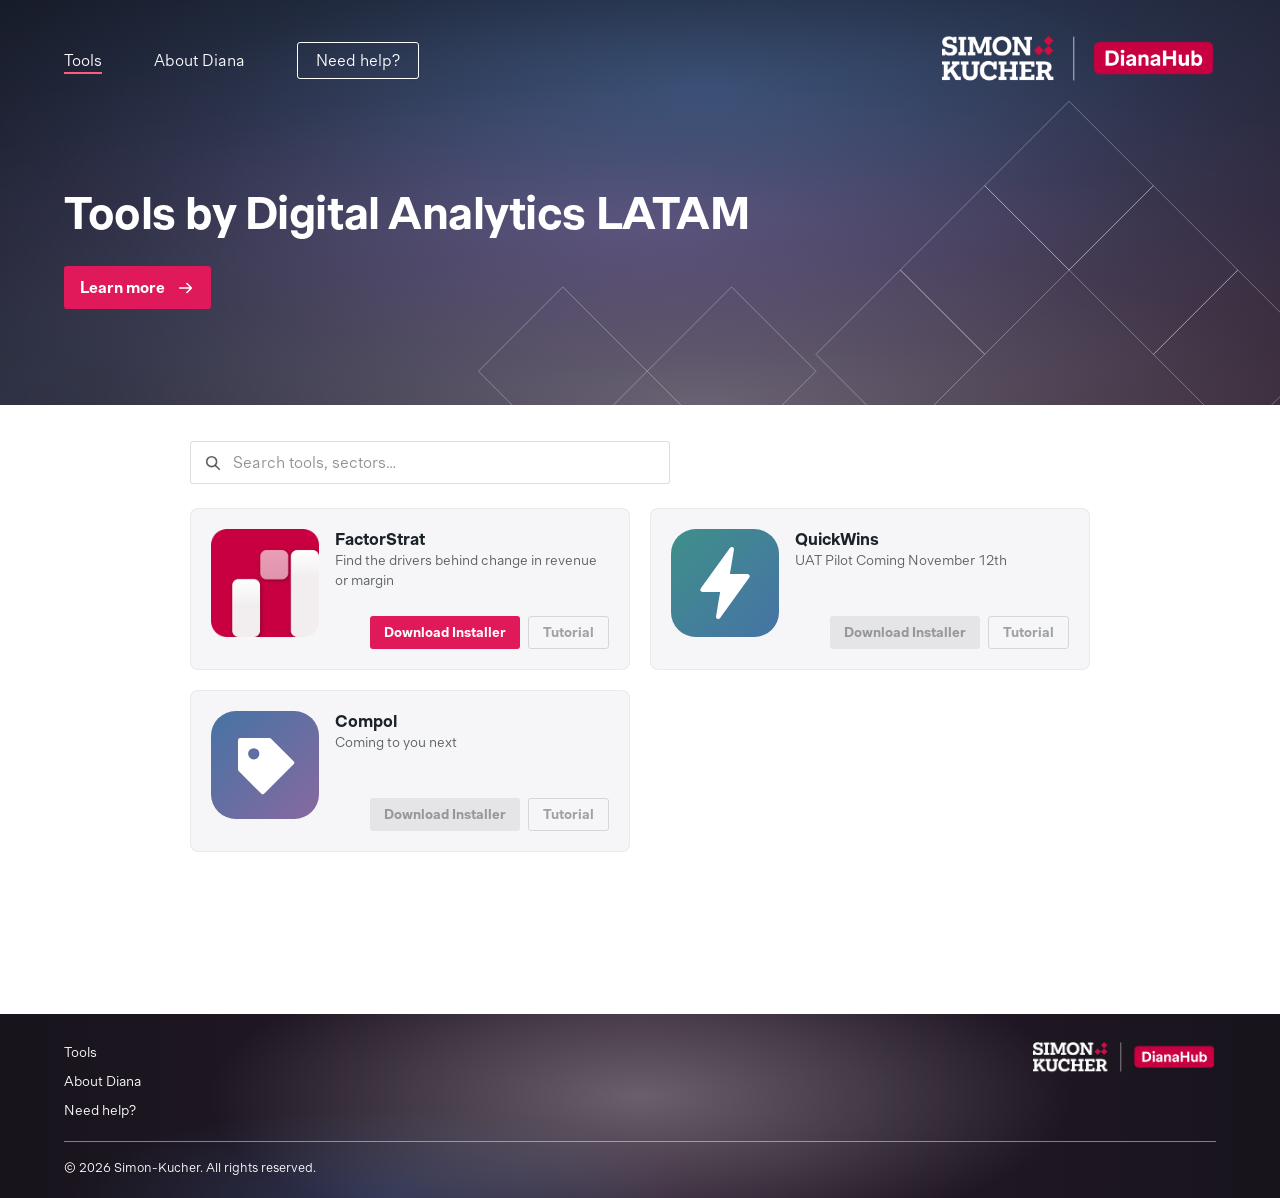
==== commit 187249bf: "updated pilot date" ====
--- a/public/index.html
+++ b/public/index.html
@@ -71,7 +71,7 @@
           <article class="tool-card">
             <img class="tool-icon" src="assets/icons/quickwins.svg" alt="">
             <h2><a class="tool-link" href="tools/quickwins.html">QuickWins</a></h2>
-            <p class="tool-desc">Coming November 20th</p>
+            <p class="tool-desc">UAT Pilot Coming November 12th</p>
             <div class="tool-card-actions">
               <a class="btn-primary is-disabled" aria-disabled="true" data-download="quickwins">Download Installer</a>
               <a class="btn-secondary is-disabled" aria-disabled="true">Tutorial</a>
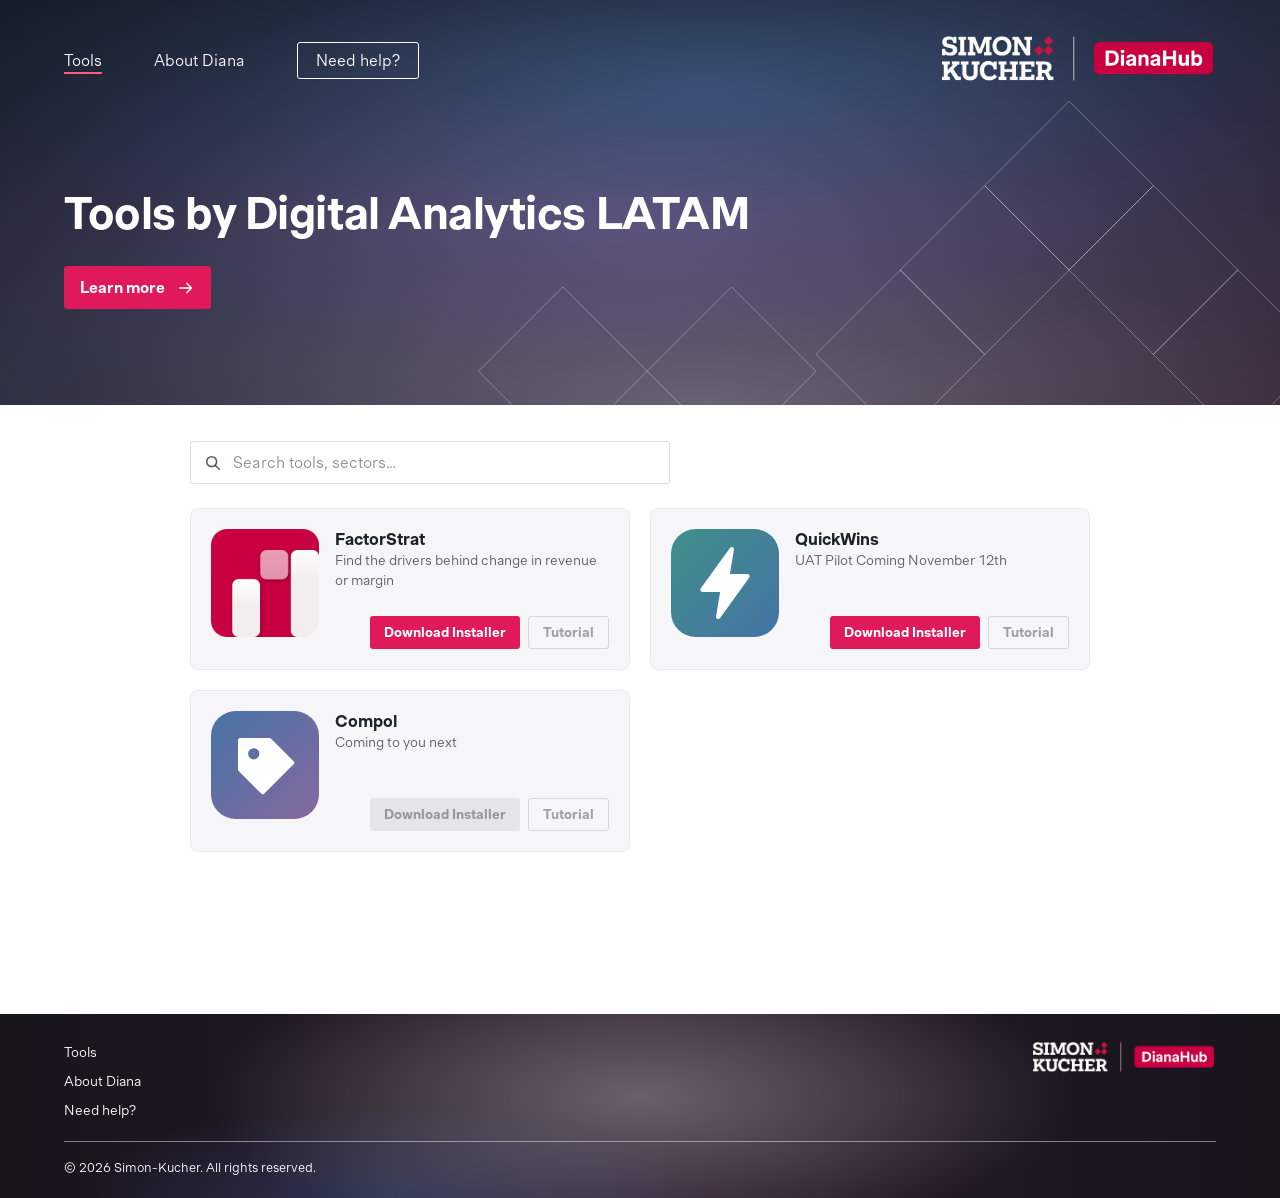
==== commit 2a90c962: "added 0.2.0 quickwins installer" ====
--- a/public/index.html
+++ b/public/index.html
@@ -73,7 +73,7 @@
             <h2><a class="tool-link" href="tools/quickwins.html">QuickWins</a></h2>
             <p class="tool-desc">UAT Pilot Coming November 12th</p>
             <div class="tool-card-actions">
-              <a class="btn-primary is-disabled" aria-disabled="true" data-download="quickwins">Download Installer</a>
+              <a class="btn-primary" data-download="quickwins">Download Installer</a>
               <a class="btn-secondary is-disabled" aria-disabled="true">Tutorial</a>
             </div>
           </article>
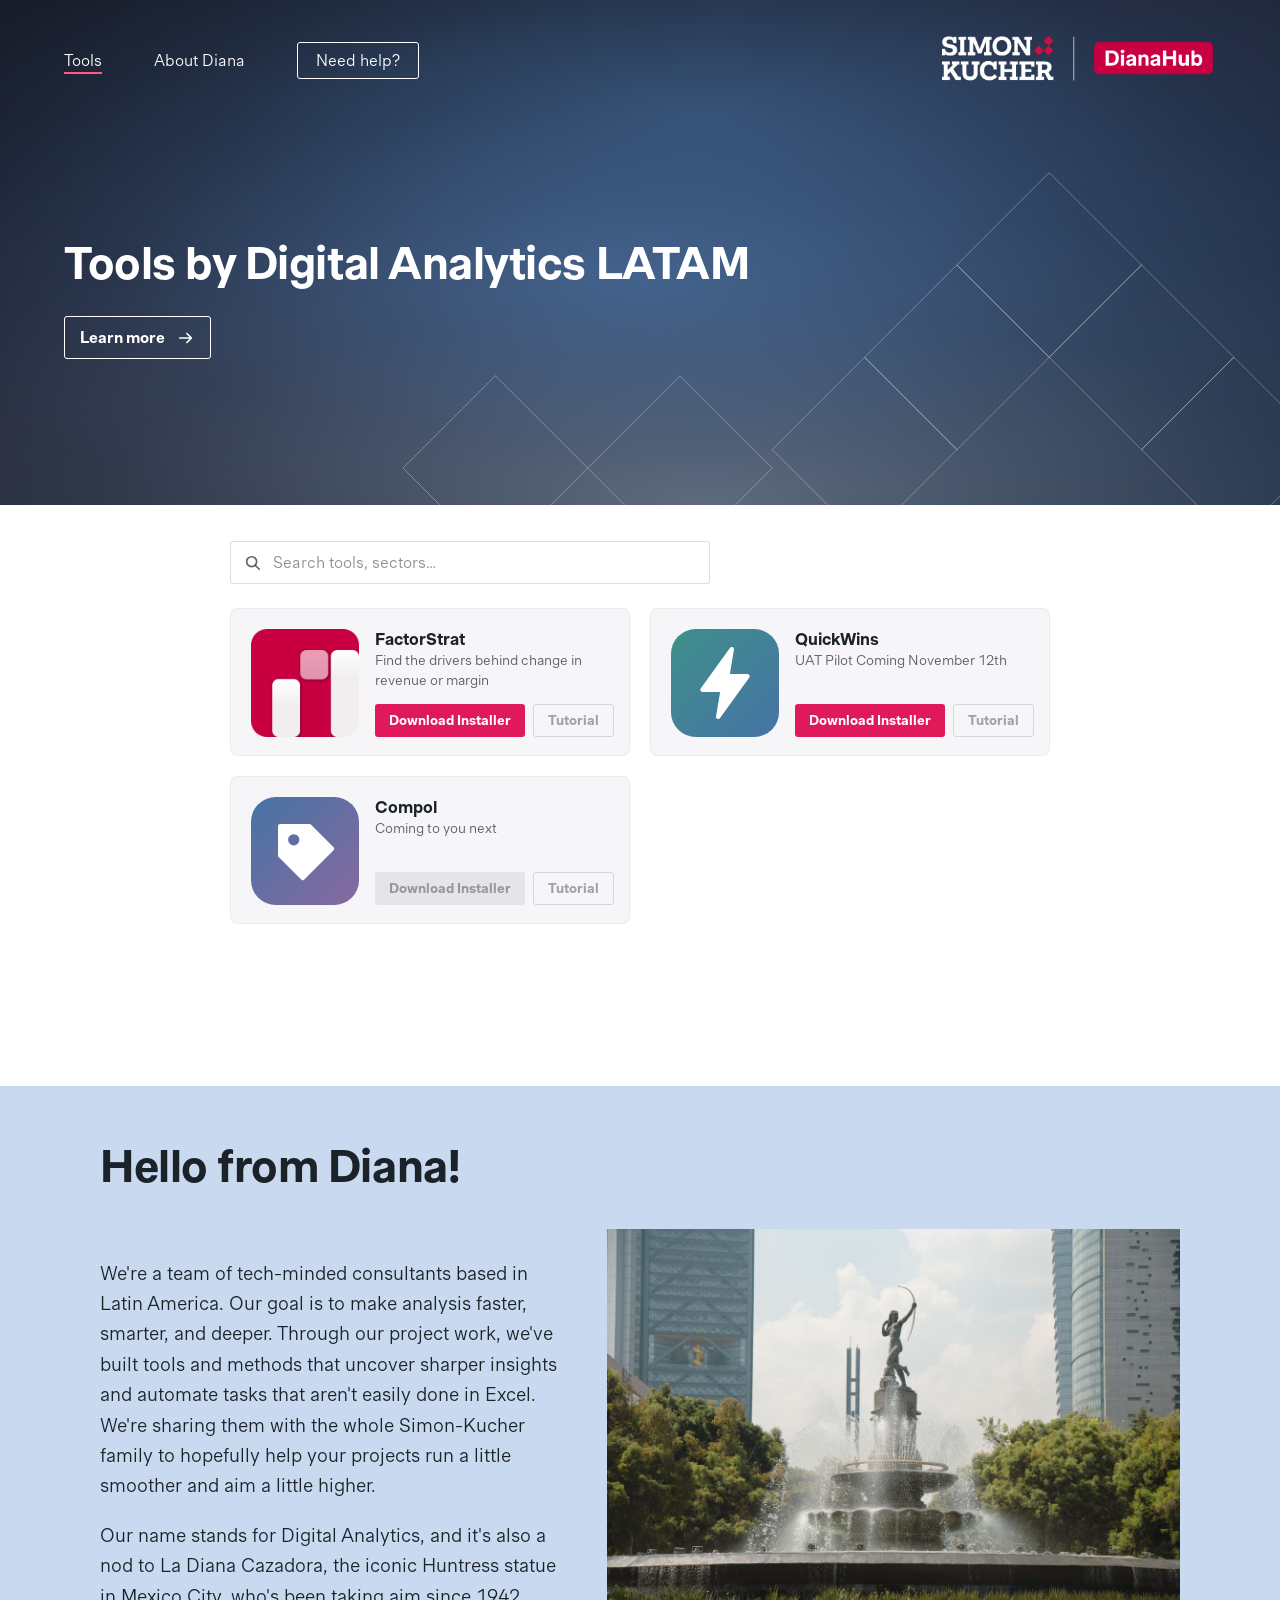
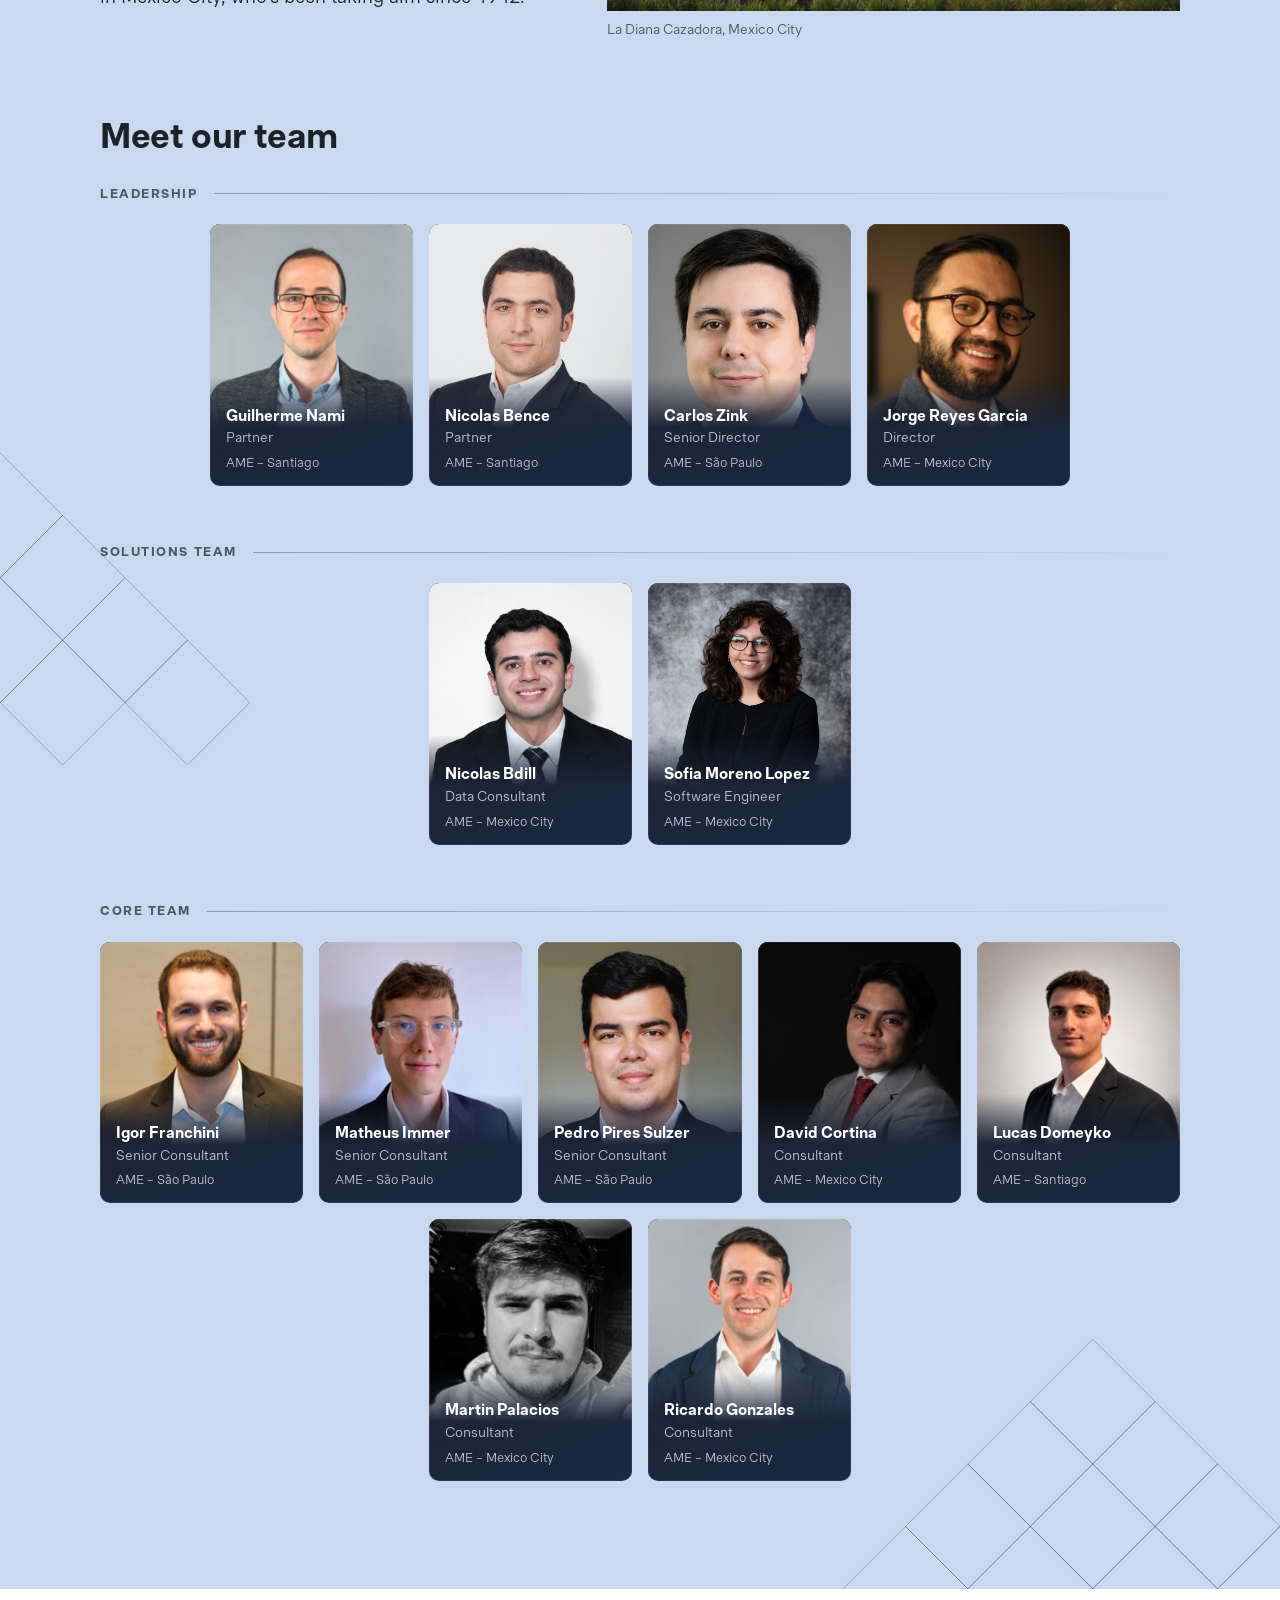
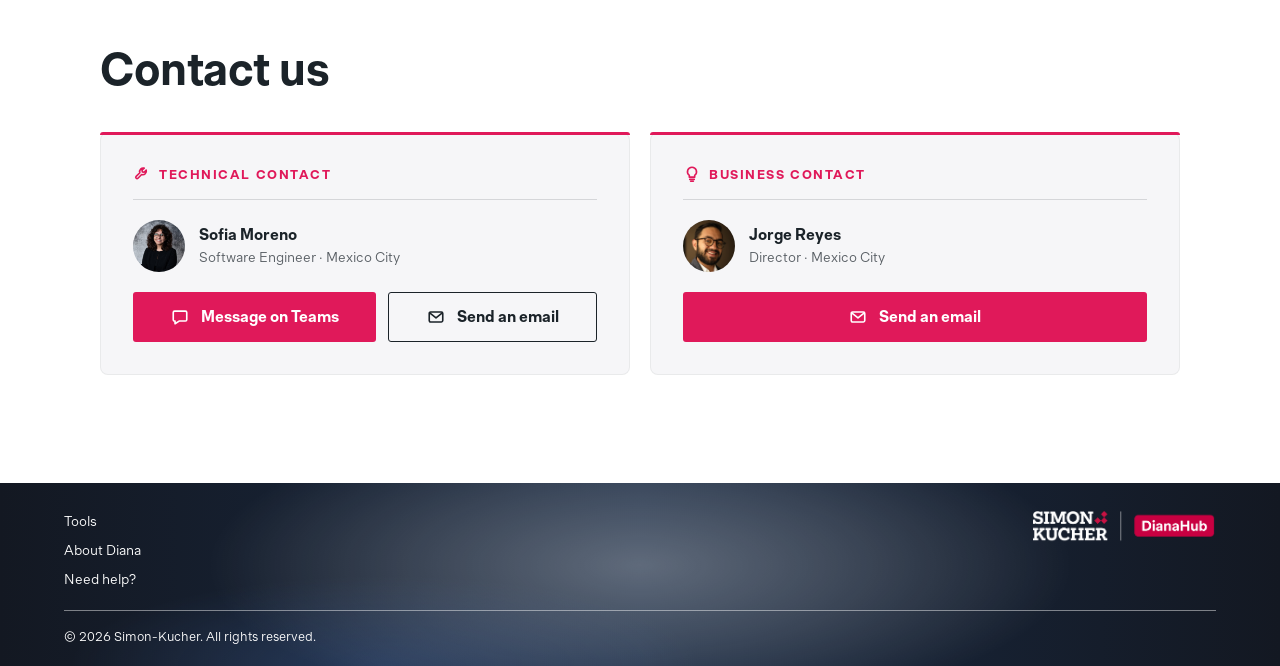
==== commit 6e33bc13: "Enhance DianaHub website with new features and styling updates - Implemented a default silhouette fo" ====
--- a/public/index.html
+++ b/public/index.html
@@ -8,103 +8,382 @@
   <link rel="icon" href="assets/www.simon-kucher.ico">
   <link rel="stylesheet" href="style.css">
   <script src="downloads.js"></script>
+  <script>
+    // Swap missing team headshots for the default silhouette
+    document.addEventListener("error", function (event) {
+      var img = event.target;
+      if (img.tagName !== "IMG" || !img.closest(".team-member")) return;
+      if (img.getAttribute("src") === "assets/headshots/default.svg") return;
+      img.src = "assets/headshots/default.svg";
+      img.alt = "";
+    }, true);
+
+    // "Send an email" copies the address instead of opening the mail app.
+    // navigator.clipboard needs https or localhost, so fall back to execCommand on the intranet host.
+    function copyText(text) {
+      if (navigator.clipboard && window.isSecureContext) {
+        return navigator.clipboard.writeText(text);
+      }
+      var field = document.createElement("textarea");
+      field.value = text;
+      field.setAttribute("readonly", "");
+      field.style.position = "fixed";
+      field.style.opacity = "0";
+      document.body.appendChild(field);
+      field.select();
+      var copied = document.execCommand("copy");
+      document.body.removeChild(field);
+      return copied ? Promise.resolve() : Promise.reject();
+    }
+
+    document.addEventListener("click", function (event) {
+      var link = event.target.closest('.help-option a[href^="mailto:"]');
+      if (!link) return;
+      event.preventDefault();
+
+      var address = decodeURIComponent(link.getAttribute("href").slice(7).split("?")[0]);
+      var label = link.querySelector(".btn-label");
+      copyText(address).then(function () {
+        if (!link.dataset.label) link.dataset.label = label.textContent;
+        label.textContent = "Email copied!";
+        link.classList.add("is-copied");
+        clearTimeout(link.copyTimer);
+        link.copyTimer = setTimeout(function () {
+          label.textContent = link.dataset.label;
+          link.classList.remove("is-copied");
+        }, 2000);
+      }, function () {
+        // Copying is blocked: open the mail app as before
+        window.location.href = link.href;
+      });
+    });
+  </script>
 </head>
 
 <body>
-  <div class="hero">
-    <svg class="hero-diamonds" viewBox="0 0 1300 600" preserveAspectRatio="xMaxYMax meet" aria-hidden="true">
-      <path
-        d="M237.5 425L362.5 550L237.5 675L112.5 550Z M487.5 425L612.5 550L487.5 675L362.5 550Z M737.5 400L862.5 525L737.5 650L612.5 525Z M862.5 275L987.5 400L862.5 525L737.5 400Z M1112.5 275L1237.5 400L1112.5 525L987.5 400Z M987.5 150L1112.5 275L987.5 400L862.5 275Z M1237.5 400L1362.5 525L1237.5 650L1112.5 525Z" />
-    </svg>
-
-    <header class="navbar">
+  <!-- Sticky navbar: takes no space in the flow, so it floats over the first hero -->
+  <header class="navbar site-nav">
+    <div class="site-nav-bar">
       <div class="container navbar-inner">
-        <a class="navbar-brand" href="index.html">
+        <a class="navbar-brand" href="#tools">
           <img src="assets/dianahub_logo.png" alt="DianaHub">
         </a>
 
         <nav class="navbar-links">
-          <a href="index.html" aria-current="page">Tools</a>
-          <a href="about.html">About Diana</a>
-          <a class="navbar-cta" href="help.html">Need help?</a>
+          <a href="#tools" aria-current="location">Tools</a>
+          <a href="#about">About Diana</a>
+          <a class="navbar-cta" href="#help">Need help?</a>
         </nav>
       </div>
-    </header>
-
-    <main class="container hero-content">
-      <h1>Tools by Digital Analytics LATAM</h1>
-
-      <a class="btn-primary" href="about.html">
-        Learn more
-        <svg viewBox="0 0 20 20" aria-hidden="true">
-          <path d="M3 10h13M11 5l5 5-5 5" />
+    </div>
+  </header>
+
+  <main>
+    <!-- Tools -->
+    <section id="tools" aria-label="Tools">
+      <div class="hero hero-home">
+        <svg class="hero-diamonds" viewBox="0 0 1300 600" preserveAspectRatio="xMaxYMax meet" aria-hidden="true">
+          <path
+            d="M237.5 425L362.5 550L237.5 675L112.5 550Z M487.5 425L612.5 550L487.5 675L362.5 550Z M737.5 400L862.5 525L737.5 650L612.5 525Z M862.5 275L987.5 400L862.5 525L737.5 400Z M1112.5 275L1237.5 400L1112.5 525L987.5 400Z M987.5 150L1112.5 275L987.5 400L862.5 275Z M1237.5 400L1362.5 525L1237.5 650L1112.5 525Z" />
         </svg>
-      </a>
-    </main>
-  </div>
-
-  <section class="tools">
-    <div class="container">
-      <div class="tools-inner">
-        <div class="tools-search">
-          <label class="visually-hidden" for="tool-search">Search tools</label>
-          <div class="tools-search-field">
+
+        <div class="container hero-content">
+          <h1>Tools by Digital Analytics LATAM</h1>
+
+          <a class="btn-primary" href="#about">
+            Learn more
             <svg viewBox="0 0 20 20" aria-hidden="true">
-              <circle cx="8.5" cy="8.5" r="5.5" />
-              <path d="M13 13l4 4" />
+              <path d="M3 10h13M11 5l5 5-5 5" />
             </svg>
-            <input id="tool-search" type="search" placeholder="Search tools, sectors…" autocomplete="off">
+          </a>
+        </div>
+      </div>
+
+      <div class="tools">
+        <div class="container">
+          <div class="tools-inner">
+            <div class="tools-search">
+              <label class="visually-hidden" for="tool-search">Search tools</label>
+              <div class="tools-search-field">
+                <svg viewBox="0 0 20 20" aria-hidden="true">
+                  <circle cx="8.5" cy="8.5" r="5.5" />
+                  <path d="M13 13l4 4" />
+                </svg>
+                <input id="tool-search" type="search" placeholder="Search tools, sectors…" autocomplete="off">
+              </div>
+            </div>
+
+            <div class="tools-grid">
+              <article class="tool-card">
+                <img class="tool-icon" src="assets/icons/factorstrat.png" alt="">
+                <h2><a class="tool-link" href="tools/factorstrat.html">FactorStrat</a></h2>
+                <p class="tool-desc">Find the drivers behind change in revenue or margin</p>
+                <div class="tool-card-actions">
+                  <a class="btn-primary" data-download="factorstrat">Download Installer</a>
+                  <a class="btn-secondary is-disabled" aria-disabled="true">Tutorial</a>
+                </div>
+              </article>
+
+              <article class="tool-card">
+                <img class="tool-icon" src="assets/icons/quickwins.svg" alt="">
+                <h2><a class="tool-link" href="tools/quickwins.html">QuickWins</a></h2>
+                <p class="tool-desc">UAT Pilot Coming November 12th</p>
+                <div class="tool-card-actions">
+                  <a class="btn-primary" data-download="quickwins">Download Installer</a>
+                  <a class="btn-secondary is-disabled" aria-disabled="true">Tutorial</a>
+                </div>
+              </article>
+
+              <article class="tool-card is-disabled">
+                <img class="tool-icon" src="assets/icons/compol.svg" alt="">
+                <h2><a class="tool-link" aria-disabled="true">Compol</a></h2>
+                <p class="tool-desc">Coming to you next</p>
+                <div class="tool-card-actions">
+                  <a class="btn-primary is-disabled" aria-disabled="true" data-download="compol">Download Installer</a>
+                  <a class="btn-secondary is-disabled" aria-disabled="true">Tutorial</a>
+                </div>
+              </article>
+            </div>
+
+            <p class="tools-empty" hidden>No tools match your search.</p>
           </div>
         </div>
-
-        <div class="tools-grid">
-          <article class="tool-card">
-            <img class="tool-icon" src="assets/icons/factorstrat.png" alt="">
-            <h2><a class="tool-link" href="tools/factorstrat.html">FactorStrat</a></h2>
-            <p class="tool-desc">Find the drivers behind change in revenue or margin</p>
-            <div class="tool-card-actions">
-              <a class="btn-primary" data-download="factorstrat">Download Installer</a>
-              <a class="btn-secondary is-disabled" aria-disabled="true">Tutorial</a>
-            </div>
-          </article>
-
-          <article class="tool-card">
-            <img class="tool-icon" src="assets/icons/quickwins.svg" alt="">
-            <h2><a class="tool-link" href="tools/quickwins.html">QuickWins</a></h2>
-            <p class="tool-desc">UAT Pilot Coming November 12th</p>
-            <div class="tool-card-actions">
-              <a class="btn-primary" data-download="quickwins">Download Installer</a>
-              <a class="btn-secondary is-disabled" aria-disabled="true">Tutorial</a>
-            </div>
-          </article>
-
-          <article class="tool-card is-disabled">
-            <img class="tool-icon" src="assets/icons/compol.svg" alt="">
-            <h2><a class="tool-link" aria-disabled="true">Compol</a></h2>
-            <p class="tool-desc">Coming to you next</p>
-            <div class="tool-card-actions">
-              <a class="btn-primary is-disabled" aria-disabled="true" data-download="compol">Download Installer</a>
-              <a class="btn-secondary is-disabled" aria-disabled="true">Tutorial</a>
-            </div>
-          </article>
-        </div>
-
-        <p class="tools-empty" hidden>No tools match your search.</p>
-      </div>
-    </div>
-  </section>
+      </div>
+    </section>
+
+    <!-- About Diana -->
+    <section id="about" aria-labelledby="about-heading">
+      <div class="page-body page-body-diamonds section-alt">
+        <div class="container">
+          <div class="page-inner">
+            <h2 class="section-heading" id="about-heading">Hello from Diana!</h2>
+
+            <div class="about-intro">
+              <div class="about-intro-text">
+                <p>We're a team of tech-minded consultants based in Latin America. Our goal is to make analysis
+                  faster, smarter, and deeper. Through our project work, we've built tools and methods that
+                  uncover sharper insights and automate tasks that aren't easily done in Excel. We're sharing
+                  them with the whole Simon-Kucher family to hopefully help your projects run a little
+                  smoother and aim a little higher.</p>
+
+                <p>Our name stands for Digital Analytics, and it's also a nod to La Diana Cazadora, the iconic
+                  Huntress statue in Mexico City, who's been taking aim since 1942.</p>
+              </div>
+
+              <figure class="about-intro-photo">
+                <img src="assets/diana-photo-1200.jpg" width="1200" height="800" loading="lazy"
+                  alt="La Diana Cazadora statue and fountain on Paseo de la Reforma, Mexico City">
+                <figcaption>La Diana Cazadora, Mexico City</figcaption>
+              </figure>
+            </div>
+
+            <h3 class="team-heading">Meet our team</h3>
+
+            <h4 class="team-group-heading">Leadership</h4>
+            <div class="team-grid">
+              <article class="team-member">
+                <img src="assets/headshots/guilherme_nami.png" alt="Guilherme Nami" loading="lazy">
+                <div class="team-member-info">
+                  <h5 class="team-name">Guilherme Nami</h5>
+                  <p class="team-position">Partner</p>
+                  <p class="team-location">AME – Santiago</p>
+                </div>
+              </article>
+              <article class="team-member">
+                <img src="assets/headshots/nicolas_bence.jpg" alt="Nicolas Bence" loading="lazy">
+                <div class="team-member-info">
+                  <h5 class="team-name">Nicolas Bence</h5>
+                  <p class="team-position">Partner</p>
+                  <p class="team-location">AME – Santiago</p>
+                </div>
+              </article>
+              <article class="team-member">
+                <img src="assets/headshots/carlos_sink.jpg" alt="Carlos Zink" loading="lazy">
+                <div class="team-member-info">
+                  <h5 class="team-name">Carlos Zink</h5>
+                  <p class="team-position">Senior Director</p>
+                  <p class="team-location">AME – São Paulo</p>
+                </div>
+              </article>
+              <article class="team-member">
+                <img src="assets/headshots/jorge_reyes.png" alt="Jorge Reyes Garcia" loading="lazy">
+                <div class="team-member-info">
+                  <h5 class="team-name">Jorge Reyes Garcia</h5>
+                  <p class="team-position">Director</p>
+                  <p class="team-location">AME – Mexico City</p>
+                </div>
+              </article>
+            </div>
+
+            <h4 class="team-group-heading">Solutions team</h4>
+            <div class="team-grid">
+              <article class="team-member">
+                <img src="assets/headshots/nicolas_bdill.jpg" alt="Nicolas Bdill" loading="lazy">
+                <div class="team-member-info">
+                  <h5 class="team-name">Nicolas Bdill</h5>
+                  <p class="team-position">Data Consultant</p>
+                  <p class="team-location">AME – Mexico City</p>
+                </div>
+              </article>
+              <article class="team-member">
+                <img src="assets/headshots/sofia_moreno.jpg" alt="Sofia Moreno Lopez" loading="lazy">
+                <div class="team-member-info">
+                  <h5 class="team-name">Sofia Moreno Lopez</h5>
+                  <p class="team-position">Software Engineer</p>
+                  <p class="team-location">AME – Mexico City</p>
+                </div>
+              </article>
+            </div>
+
+            <h4 class="team-group-heading">Core team</h4>
+            <div class="team-grid">
+              <article class="team-member">
+                <img src="assets/headshots/igor_franchini.png" alt="Igor Franchini" loading="lazy">
+                <div class="team-member-info">
+                  <h5 class="team-name">Igor Franchini</h5>
+                  <p class="team-position">Senior Consultant</p>
+                  <p class="team-location">AME – São Paulo</p>
+                </div>
+              </article>
+              <article class="team-member">
+                <img src="assets/headshots/matheus_immer.png" alt="Matheus Immer" loading="lazy">
+                <div class="team-member-info">
+                  <h5 class="team-name">Matheus Immer</h5>
+                  <p class="team-position">Senior Consultant</p>
+                  <p class="team-location">AME – São Paulo</p>
+                </div>
+              </article>
+              <article class="team-member">
+                <img src="assets/headshots/pedro_pires.jpg" alt="Pedro Pires Sulzer" loading="lazy">
+                <div class="team-member-info">
+                  <h5 class="team-name">Pedro Pires Sulzer</h5>
+                  <p class="team-position">Senior Consultant</p>
+                  <p class="team-location">AME – São Paulo</p>
+                </div>
+              </article>
+              <article class="team-member">
+                <img src="assets/headshots/david_cortina.png" alt="David Cortina" loading="lazy">
+                <div class="team-member-info">
+                  <h5 class="team-name">David Cortina</h5>
+                  <p class="team-position">Consultant</p>
+                  <p class="team-location">AME – Mexico City</p>
+                </div>
+              </article>
+              <article class="team-member">
+                <img src="assets/headshots/lucas_domeyko.png" alt="Lucas Domeyko" loading="lazy">
+                <div class="team-member-info">
+                  <h5 class="team-name">Lucas Domeyko</h5>
+                  <p class="team-position">Consultant</p>
+                  <p class="team-location">AME – Santiago</p>
+                </div>
+              </article>
+              <article class="team-member">
+                <img src="assets/headshots/martin_palacios.png" alt="Martin Palacios" loading="lazy">
+                <div class="team-member-info">
+                  <h5 class="team-name">Martin Palacios</h5>
+                  <p class="team-position">Consultant</p>
+                  <p class="team-location">AME – Mexico City</p>
+                </div>
+              </article>
+              <article class="team-member">
+                <img src="assets/headshots/ricardo_gonzales.png" alt="Ricardo Gonzales" loading="lazy">
+                <div class="team-member-info">
+                  <h5 class="team-name">Ricardo Gonzales</h5>
+                  <p class="team-position">Consultant</p>
+                  <p class="team-location">AME – Mexico City</p>
+                </div>
+              </article>
+            </div>
+          </div>
+        </div>
+      </div>
+    </section>
+
+    <!-- Need help? -->
+    <section id="help" aria-labelledby="help-heading">
+      <div class="page-body">
+        <div class="container">
+          <div class="page-inner">
+            <h2 class="section-heading" id="help-heading">Contact us</h2>
+
+            <div class="help-grid">
+              <div class="help-option">
+                <p class="help-topic">
+                  <svg viewBox="0 0 20 20" aria-hidden="true">
+                    <path d="M12.5 3.5a4 4 0 0 0-4.9 5.1L3.5 12.7a1.4 1.4 0 0 0 2 2l4.1-4.1a4 4 0 0 0 5.1-4.9l-2.3 2.3-2-.4-.4-2z" />
+                  </svg>
+                  Technical contact
+                </p>
+
+                <div class="help-person">
+                  <img src="assets/headshots/sofia_moreno.jpg" alt="" loading="lazy">
+                  <div>
+                    <p class="help-person-name">Sofia Moreno</p>
+                    <p class="help-person-role">Software Engineer · Mexico City</p>
+                  </div>
+                </div>
+
+                <div class="contact-actions">
+                  <a class="btn-primary" href="https://teams.microsoft.com/l/chat/0/0?users=sofia.moreno@simon-kucher.com" target="_blank" rel="noopener">
+                    <svg viewBox="0 0 20 20" aria-hidden="true">
+                      <path d="M4 3.5h12a1.5 1.5 0 0 1 1.5 1.5v8a1.5 1.5 0 0 1-1.5 1.5H9l-4.5 3v-3H4A1.5 1.5 0 0 1 2.5 13V5A1.5 1.5 0 0 1 4 3.5z" />
+                    </svg>
+                    Message on Teams
+                  </a>
+                  <a class="btn-secondary" title="Copy sofia.moreno@simon-kucher.com" href="mailto:sofia.moreno@simon-kucher.com?subject=DianaHub%20-%20Tool%20issue">
+                    <svg viewBox="0 0 20 20" aria-hidden="true">
+                      <rect x="2.5" y="4.5" width="15" height="11" rx="1.5" />
+                      <path d="M3 5.5l7 5.5 7-5.5" />
+                    </svg>
+                    <span class="btn-label" aria-live="polite">Send an email</span>
+                  </a>
+                </div>
+              </div>
+
+              <div class="help-option">
+                <p class="help-topic">
+                  <svg viewBox="0 0 20 20" aria-hidden="true">
+                    <path d="M10 2.5a5 5 0 0 0-3 9v2h6v-2a5 5 0 0 0-3-9z M7.5 16h5 M8.5 18h3" />
+                  </svg>
+                  Business Contact
+                </p>
+
+                <div class="help-person">
+                  <img src="assets/headshots/jorge_reyes.png" alt="" loading="lazy">
+                  <div>
+                    <p class="help-person-name">Jorge Reyes</p>
+                    <p class="help-person-role">Director · Mexico City</p>
+                  </div>
+                </div>
+
+                <div class="contact-actions">
+                  <a class="btn-primary" title="Copy jorge.reyes@simon-kucher.com" href="mailto:jorge.reyes@simon-kucher.com?subject=DianaHub%20-%20Question">
+                    <svg viewBox="0 0 20 20" aria-hidden="true">
+                      <rect x="2.5" y="4.5" width="15" height="11" rx="1.5" />
+                      <path d="M3 5.5l7 5.5 7-5.5" />
+                    </svg>
+                    <span class="btn-label" aria-live="polite">Send an email</span>
+                  </a>
+                </div>
+              </div>
+            </div>
+          </div>
+        </div>
+      </div>
+    </section>
+  </main>
 
   <footer>
     <div class="container">
       <div class="footer-inner">
         <div class="footer-top">
           <nav class="footer-links" aria-label="Footer">
-            <a href="index.html">Tools</a>
-            <a href="about.html">About Diana</a>
-            <a href="help.html">Need help?</a>
+            <a href="#tools">Tools</a>
+            <a href="#about">About Diana</a>
+            <a href="#help">Need help?</a>
           </nav>
 
-          <a class="footer-brand" href="index.html">
+          <a class="footer-brand" href="#tools">
             <img src="assets/dianahub_logo.png" alt="DianaHub">
           </a>
         </div>
@@ -117,6 +396,7 @@
   </footer>
 
   <script>
+    // Tool search
     (function () {
       var input = document.getElementById("tool-search");
       var cards = document.querySelectorAll(".tool-card");
@@ -135,7 +415,71 @@
         empty.hidden = visible > 0;
       });
     })();
+
+    // Sticky navbar: solid once the page scrolls, and the link for the section in view is highlighted
+    (function () {
+      var root = document.documentElement;
+      var nav = document.querySelector(".site-nav");
+      var bar = nav.querySelector(".site-nav-bar");
+      var links = nav.querySelectorAll(".navbar-links a");
+      var sections = Array.prototype.map.call(links, function (link) {
+        return document.querySelector(link.getAttribute("href"));
+      });
+
+      // The first hero leaves room for the full-size bar; anchors land just below the compact one
+      function measure() {
+        var stuck = nav.classList.contains("is-stuck");
+        nav.classList.add("no-transition");
+        nav.classList.remove("is-stuck");
+        root.style.setProperty("--nav-h", bar.offsetHeight + "px");
+        nav.classList.add("is-stuck");
+        root.style.setProperty("--nav-stuck-h", bar.offsetHeight + "px");
+        nav.classList.toggle("is-stuck", stuck);
+        bar.offsetHeight; // apply the restored state before transitions come back
+        nav.classList.remove("no-transition");
+      }
+
+      function update() {
+        nav.classList.toggle("is-stuck", window.scrollY > 0);
+
+        // The current section is the last one whose top has passed a line a third of the way down
+        var line = window.innerHeight / 3;
+        var current = 0;
+        sections.forEach(function (section, i) {
+          if (section.getBoundingClientRect().top <= line) current = i;
+        });
+        // At the very bottom, the last (short) section counts as current
+        if (window.innerHeight + window.scrollY >= root.scrollHeight - 2) current = sections.length - 1;
+
+        links.forEach(function (link, i) {
+          if (i === current) link.setAttribute("aria-current", "location");
+          else link.removeAttribute("aria-current");
+        });
+      }
+
+      var ticking = false;
+      window.addEventListener("scroll", function () {
+        if (ticking) return;
+        ticking = true;
+        requestAnimationFrame(function () {
+          ticking = false;
+          update();
+        });
+      }, { passive: true });
+
+      function remeasure() {
+        measure();
+        update();
+      }
+
+      window.addEventListener("resize", remeasure);
+      // The web font can change the bar's height once it loads
+      window.addEventListener("load", remeasure);
+
+      measure();
+      update();
+    })();
   </script>
 </body>
 
-</html>+</html>
--- a/public/style.css
+++ b/public/style.css
@@ -44,14 +44,14 @@
   width: 100%;
 }
 
-/* Hero: full-height dark gradient with navbar laid over it */
+/* Hero: full-height dark blue gradient with navbar laid over it */
 
 .hero {
   background:
     radial-gradient(ellipse 75% 65% at 55% 22%, rgba(70, 115, 165, 0.5) 0%, rgba(70, 115, 165, 0.32) 25%, rgba(70, 115, 165, 0.14) 50%, rgba(70, 115, 165, 0.04) 75%, rgba(70, 115, 165, 0) 100%),
-    radial-gradient(ellipse 80% 70% at 50% 55%, rgba(135, 105, 165, 0.55) 0%, rgba(135, 105, 165, 0.35) 25%, rgba(135, 105, 165, 0.15) 50%, rgba(135, 105, 165, 0.04) 75%, rgba(135, 105, 165, 0) 100%),
+    radial-gradient(ellipse 80% 70% at 50% 55%, rgba(85, 135, 195, 0.55) 0%, rgba(85, 135, 195, 0.35) 25%, rgba(85, 135, 195, 0.15) 50%, rgba(85, 135, 195, 0.04) 75%, rgba(85, 135, 195, 0) 100%),
     radial-gradient(ellipse 95% 80% at 55% 100%, rgba(255, 255, 255, 0.3) 0%, rgba(255, 255, 255, 0.19) 25%, rgba(255, 255, 255, 0.08) 50%, rgba(255, 255, 255, 0.025) 75%, rgba(255, 255, 255, 0) 100%),
-    linear-gradient(160deg, #151925 0%, #1e2335 45%, #2a1a2a 100%);
+    linear-gradient(160deg, #151925 0%, #1e2335 45%, #172840 100%);
   display: flex;
   flex: 0 0 auto;
   flex-direction: column;
@@ -134,8 +134,74 @@
   color: var(--night);
 }
 
-.navbar-links a[aria-current="page"]:not(.navbar-cta) {
+.navbar-links a {
+  transition: box-shadow 0.2s ease, background-color 0.2s ease, color 0.2s ease;
+}
+
+.navbar-links a[aria-current]:not(.navbar-cta) {
   box-shadow: inset 0 -2px 0 var(--diamond-pink);
+}
+
+.navbar-links .navbar-cta[aria-current="location"] {
+  background-color: #ffffff;
+  color: var(--night);
+}
+
+/* Single-scroll home page: sections jump-linked from the navbar */
+
+html {
+  scroll-padding-top: var(--nav-stuck-h, 72px);
+}
+
+@media (prefers-reduced-motion: no-preference) {
+  html {
+    scroll-behavior: smooth;
+  }
+}
+
+/* The sticky navbar takes no height, so it floats over the first hero and nothing
+   below it moves when it shrinks on scroll */
+.site-nav {
+  height: 0;
+  position: sticky;
+  top: 0;
+  z-index: 10;
+}
+
+.site-nav-bar {
+  background-color: rgba(21, 25, 37, 0);
+  transition: background-color 0.25s ease, box-shadow 0.25s ease;
+}
+
+.site-nav .navbar-inner,
+.site-nav .navbar-brand img {
+  transition: padding 0.25s ease, height 0.25s ease;
+}
+
+.site-nav.is-stuck .site-nav-bar {
+  -webkit-backdrop-filter: blur(12px);
+  backdrop-filter: blur(12px);
+  background-color: rgba(21, 25, 37, 0.9);
+  box-shadow: 0 8px 24px rgba(0, 0, 0, 0.25);
+}
+
+.site-nav.is-stuck .navbar-inner {
+  padding-top: 12px;
+  padding-bottom: 12px;
+}
+
+.site-nav.is-stuck .navbar-brand img {
+  height: 36px;
+}
+
+.site-nav.no-transition *,
+.site-nav.no-transition {
+  transition: none !important;
+}
+
+/* Room for the full-size navbar floating over the top of the first hero */
+.hero-home {
+  padding-top: var(--nav-h, 104px);
 }
 
 /* Hero content */
@@ -177,6 +243,19 @@
 
 .btn-primary:hover {
   background-color: var(--brand-red);
+}
+
+/* Hero "Learn more": white outline, matching the navbar's "Need help?" button */
+.hero-content .btn-primary {
+  background-color: transparent;
+  border: 1px solid #ffffff;
+  padding: 11px 15px; /* 1px less than .btn-primary to make room for the border */
+  transition: background-color 0.15s ease, color 0.15s ease;
+}
+
+.hero-content .btn-primary:hover {
+  background-color: #ffffff;
+  color: var(--night);
 }
 
 .btn-primary svg,
@@ -190,7 +269,21 @@
   width: 18px;
 }
 
-/* Inner pages (About, Help): compact hero with the page title, white body below */
+/* Section title at the top of the About and Help sections on the home page */
+.section-heading {
+  font-size: clamp(30px, 3.6vw, 48px);
+  font-weight: 700;
+  letter-spacing: -0.01em;
+  line-height: 1.15;
+  margin: 0 0 clamp(24px, 4vh, 48px);
+}
+
+/* Tinted background that sets the About section apart from the white sections around it */
+.page-body.section-alt {
+  background-color: #c9daf0;
+}
+
+/* Tool detail pages: compact hero with the page title, white body below */
 
 /* Header and body share one centred column so their left edges line up */
 .page-inner {
@@ -222,9 +315,100 @@
   padding: clamp(32px, 6vh, 72px) 0 clamp(64px, 12vh, 160px);
 }
 
+/* Faint dark outline diamonds on the white body, on the hero's grid and line style
+   but in their own shapes: a zigzag on the left edge beside the Solutions team row,
+   then a pyramid at the bottom right that the footer cuts in half. Both sit where
+   only (opaque) cards are, so no lines cross the text. */
+
+.page-body-diamonds {
+  overflow: hidden;
+  position: relative;
+}
+
+.page-body-diamonds > .container {
+  position: relative;
+  z-index: 1;
+}
+
+.page-body-diamonds::before,
+.page-body-diamonds::after {
+  background-position: center;
+  background-repeat: no-repeat;
+  background-size: contain;
+  content: "";
+  pointer-events: none;
+  position: absolute;
+}
+
+.page-body-diamonds::before {
+  background-image: url("data:image/svg+xml,%3Csvg xmlns='http://www.w3.org/2000/svg' viewBox='0 0 500 625'%3E%3Cpath fill='none' stroke='rgb(23,40,64)' stroke-opacity='0.3' stroke-width='1' vector-effect='non-scaling-stroke' d='M0 0L125 125L0 250L-125 125Z M125 125L250 250L125 375L0 250Z M0 250L125 375L0 500L-125 375Z M125 375L250 500L125 625L0 500Z M250 250L375 375L250 500L125 375Z M375 375L500 500L375 625L250 500Z'/%3E%3C/svg%3E");
+  height: 312px;
+  left: 0;
+  top: 46%;
+  width: 250px;
+}
+
+.page-body-diamonds::after {
+  background-image: url("data:image/svg+xml,%3Csvg xmlns='http://www.w3.org/2000/svg' viewBox='425 0 875 500'%3E%3Cpath fill='none' stroke='rgb(23,40,64)' stroke-opacity='0.3' stroke-width='1' vector-effect='non-scaling-stroke' d='M550 375L675 500L550 625L425 500Z M800 375L925 500L800 625L675 500Z M1050 375L1175 500L1050 625L925 500Z M1300 375L1425 500L1300 625L1175 500Z M675 250L800 375L675 500L550 375Z M925 250L1050 375L925 500L800 375Z M1175 250L1300 375L1175 500L1050 375Z M800 125L925 250L800 375L675 250Z M1050 125L1175 250L1050 375L925 250Z M925 0L1050 125L925 250L800 125Z'/%3E%3C/svg%3E");
+  bottom: 0;
+  height: 250px;
+  right: 0;
+  width: 437px;
+}
+
+@media (max-width: 900px) {
+  .page-body-diamonds::before {
+    display: none;
+  }
+}
+
 .page-body > .container > .page-inner > p {
   margin: 0 0 1em;
   max-width: 820px;
+}
+
+/* About page intro: text beside the Diana photo, stacked on narrow screens */
+
+.about-intro {
+  align-items: center;
+  display: grid;
+  gap: 48px;
+  grid-template-columns: 1fr 1.25fr;
+}
+
+.about-intro-text p {
+  margin: 0 0 1em;
+}
+
+.about-intro-text p:last-child {
+  margin-bottom: 0;
+}
+
+/* The photo takes the wider column at its own 3:2 shape, so it is larger than the text block */
+.about-intro-photo {
+  margin: 0;
+}
+
+.about-intro-photo img {
+  aspect-ratio: 3 / 2;
+  display: block;
+  height: auto;
+  object-fit: cover;
+  object-position: 50% 30%; /* keep the statue in frame when trimming */
+  width: 100%;
+}
+
+.about-intro-photo figcaption {
+  color: #4b5563;
+  font-size: 14px;
+  margin-top: 8px;
+}
+
+@media (max-width: 900px) {
+  .about-intro {
+    gap: 24px;
+    grid-template-columns: 1fr;
+  }
 }
 
 /* About page team */
@@ -283,7 +467,7 @@
 /* Photo cards, shared by every group; partial rows stay centered */
 
 .team-grid {
-  --team-cols: 4;
+  --team-cols: 5;
   display: flex;
   flex-wrap: wrap;
   gap: 16px;
@@ -295,7 +479,7 @@
 }
 
 .team-member {
-  background: linear-gradient(160deg, #151925 0%, #1e2335 45%, #2a1a2a 100%);
+  background: linear-gradient(160deg, #151925 0%, #1e2335 45%, #172840 100%);
   border-radius: 10px;
   color: var(--ink);
   overflow: hidden;
@@ -493,10 +677,24 @@
   padding: clamp(24px, 4vh, 96px) 0 clamp(112px, 18vh, 240px);
 }
 
-/* Search bar and cards share one centred column so their left edges line up */
+/* Search bar and cards share one centred column so their left edges line up.
+   The column is exactly as wide as the cards that fit (3, 2 or 1), so the row stays centred.
+   Breakpoints = column width + the container's side padding (64px each side above 900px). */
 .tools-inner {
   margin: 0 auto;
-  max-width: calc(440px * 2 + 20px);
+  max-width: calc(400px * 3 + 20px * 2);
+}
+
+@media (max-width: 1367px) {
+  .tools-inner {
+    max-width: calc(400px * 2 + 20px);
+  }
+}
+
+@media (max-width: 947px) {
+  .tools-inner {
+    max-width: 400px;
+  }
 }
 
 .tools-search {
@@ -571,7 +769,7 @@
 .tools-grid {
   display: grid;
   gap: 20px;
-  grid-template-columns: repeat(auto-fit, minmax(0, 440px));
+  grid-template-columns: repeat(auto-fit, minmax(0, 400px));
 }
 
 /* Store-style app tiles */
@@ -585,7 +783,7 @@
   display: grid;
   grid-template-columns: 108px 1fr;
   grid-template-rows: min-content min-content 1fr;
-  height: 162px;
+  height: calc(108px + 40px); /* icon height + padding: buttons line up with the icon's bottom edge */
   overflow: hidden;
   padding: 20px;
   position: relative;
@@ -676,6 +874,7 @@
 .tool-card-actions .btn-secondary {
   font-size: 14px;
   padding: 8px 14px;
+  white-space: nowrap;
 }
 
 .tool-card-actions .btn-secondary {
@@ -854,7 +1053,7 @@
 .tool-video {
   align-items: center;
   aspect-ratio: 16 / 9;
-  background: linear-gradient(160deg, #151925 0%, #1e2335 45%, #2a1a2a 100%);
+  background: linear-gradient(160deg, #151925 0%, #1e2335 45%, #172840 100%);
   border-radius: 8px;
   color: rgba(255, 255, 255, 0.72);
   display: flex;
@@ -990,13 +1189,13 @@
   margin-top: 2px;
 }
 
-/* Footer: dark gradient band with a purple glow, echoing the hero */
+/* Footer: dark blue gradient band with a blue glow, echoing the hero */
 
 footer {
   background:
     radial-gradient(ellipse 45% 110% at 50% 45%, rgba(255, 255, 255, 0.3) 0%, rgba(255, 255, 255, 0.15) 40%, rgba(255, 255, 255, 0) 75%),
     radial-gradient(ellipse 35% 70% at 30% 100%, rgba(70, 105, 165, 0.35) 0%, rgba(70, 105, 165, 0) 70%),
-    linear-gradient(90deg, #17141c 0%, #2a1a2c 50%, #17141c 100%);
+    linear-gradient(90deg, #131822 0%, #1a2a42 50%, #131822 100%);
   color: #ffffff;
   font-size: 14px;
   line-height: 1.5;
@@ -1093,8 +1292,14 @@
     order: 0;
   }
 
-  .navbar-brand img {
+  .navbar-brand img,
+  .site-nav.is-stuck .navbar-brand img {
     height: 28px;
+  }
+
+  .site-nav.is-stuck .navbar-inner {
+    padding-top: 10px;
+    padding-bottom: 10px;
   }
 
   .navbar-links {
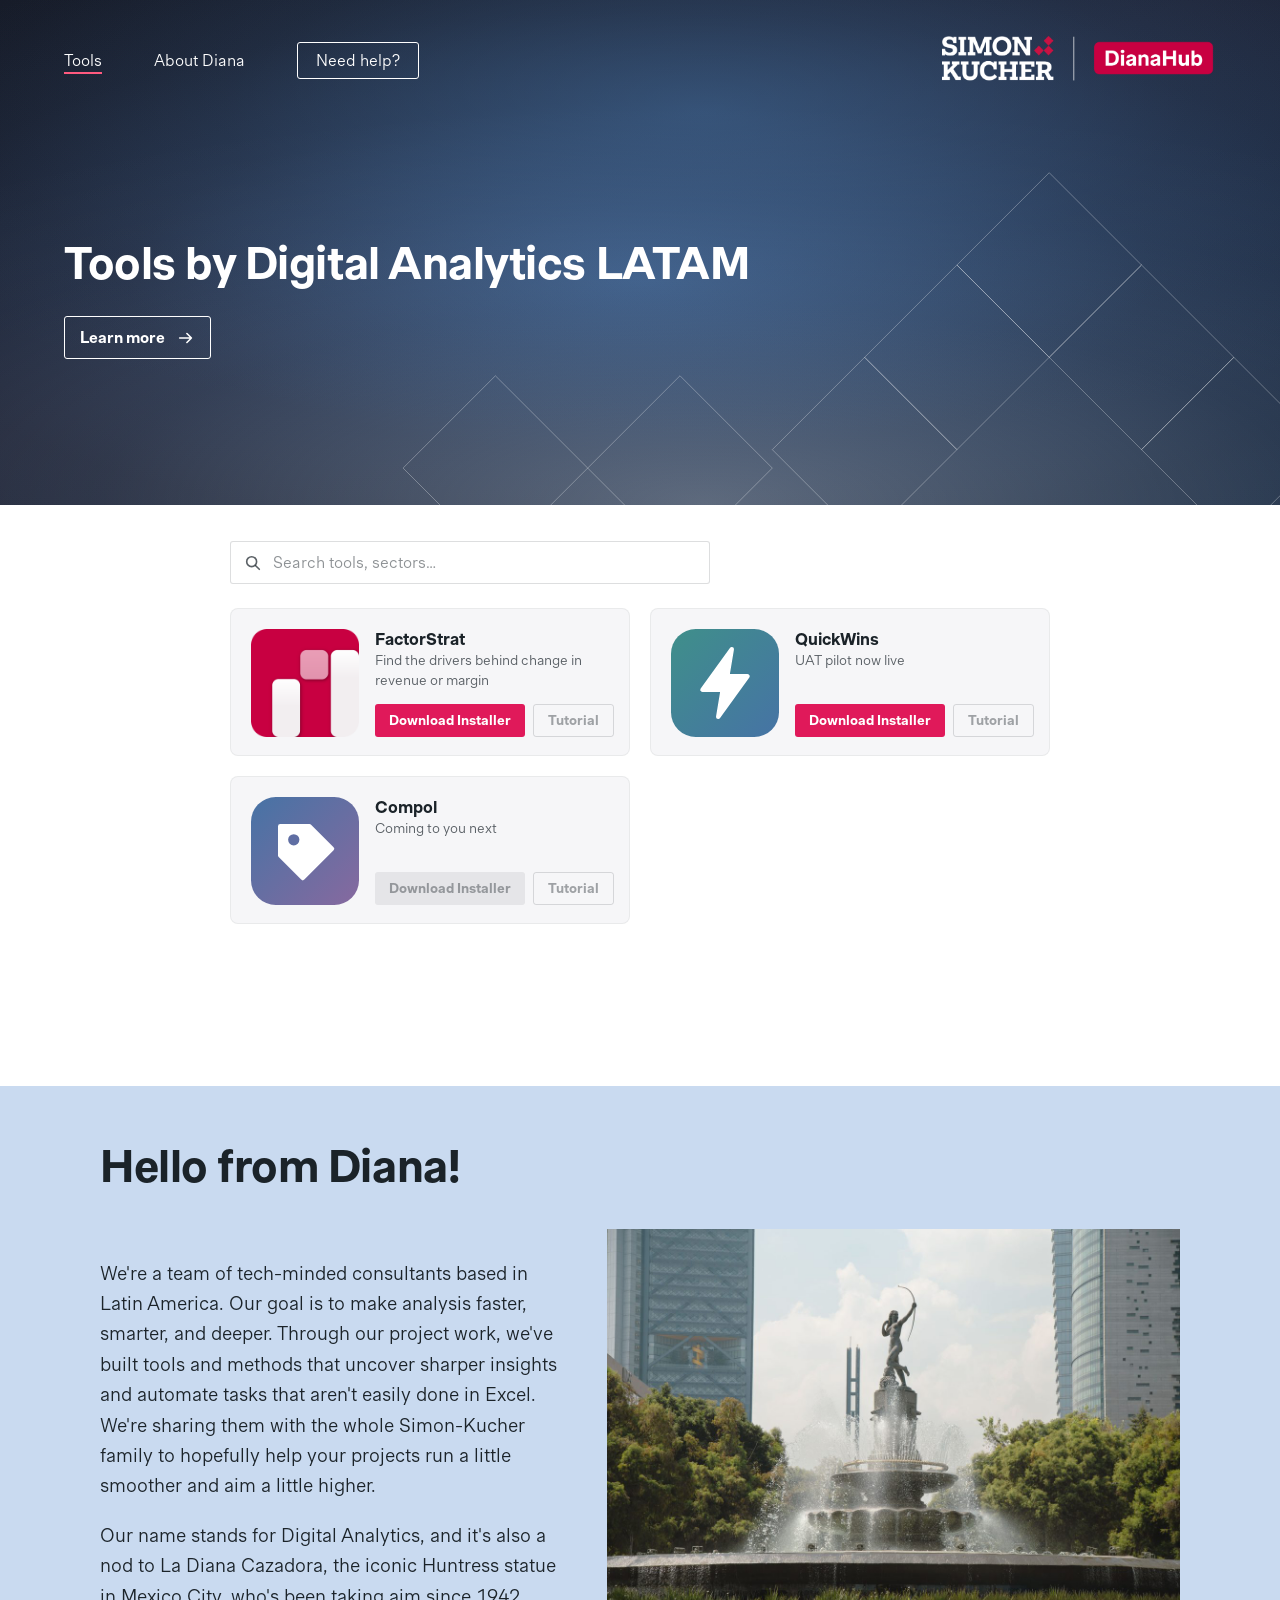
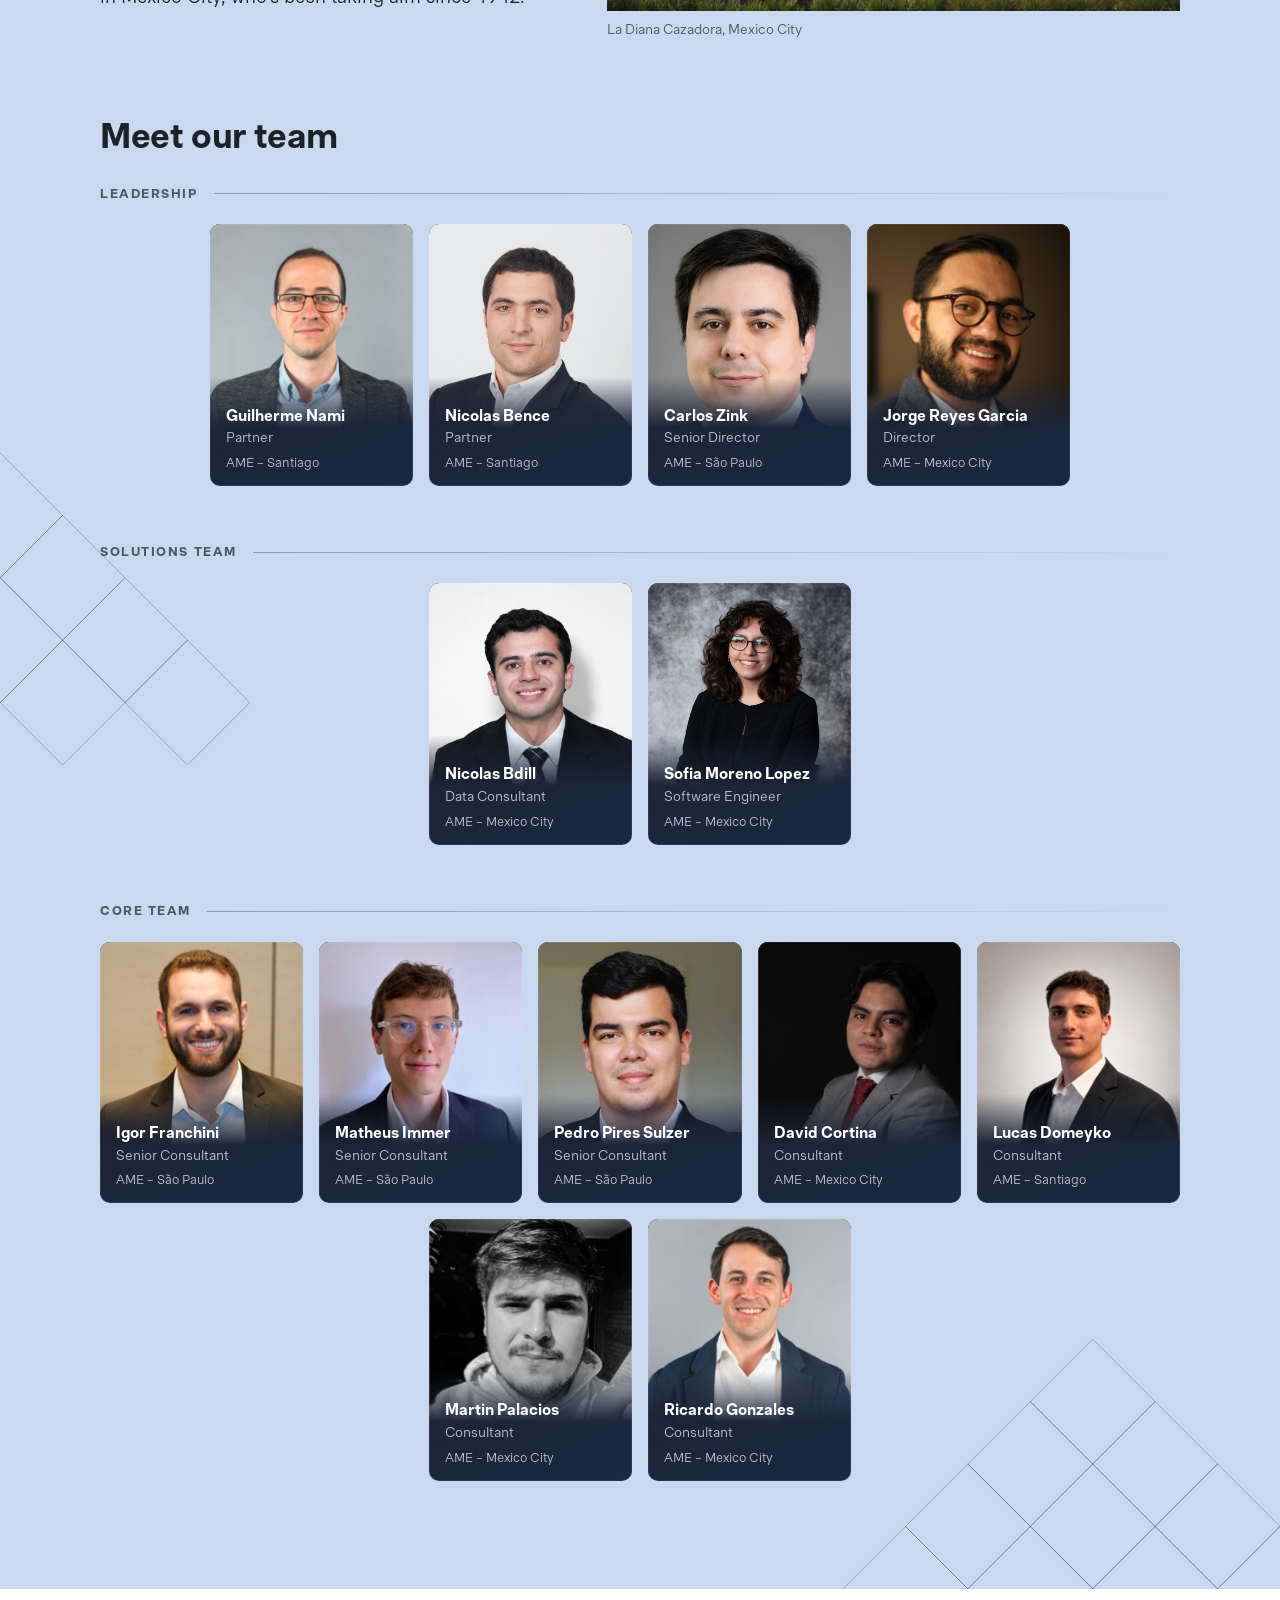
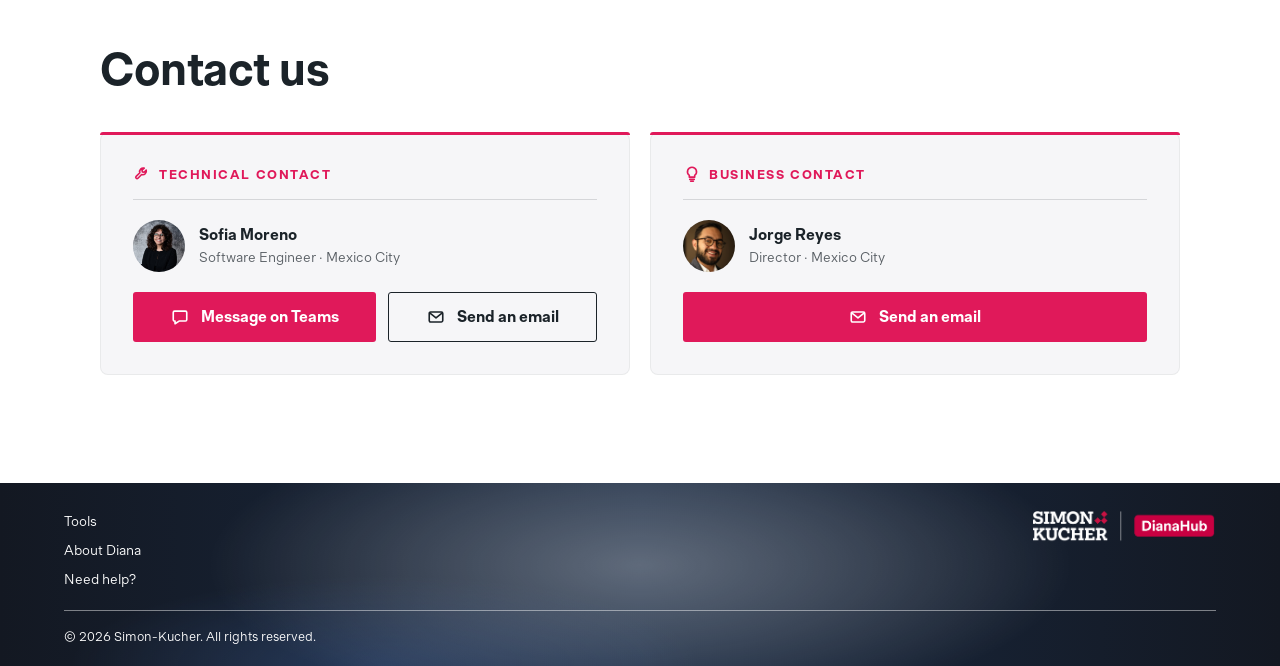
==== commit f2888747: "updated quickwins desc" ====
--- a/public/index.html
+++ b/public/index.html
@@ -127,7 +127,7 @@
               <article class="tool-card">
                 <img class="tool-icon" src="assets/icons/quickwins.svg" alt="">
                 <h2><a class="tool-link" href="tools/quickwins.html">QuickWins</a></h2>
-                <p class="tool-desc">UAT Pilot Coming November 12th</p>
+                <p class="tool-desc">UAT pilot now live</p>
                 <div class="tool-card-actions">
                   <a class="btn-primary" data-download="quickwins">Download Installer</a>
                   <a class="btn-secondary is-disabled" aria-disabled="true">Tutorial</a>
--- a/public/style.css
+++ b/public/style.css
@@ -1050,6 +1050,12 @@
   margin-top: 8px;
 }
 
+.tool-panel p + ul,
+.tool-panel ul + p,
+.tool-panel p + p {
+  margin-top: 12px;
+}
+
 .tool-video {
   align-items: center;
   aspect-ratio: 16 / 9;
